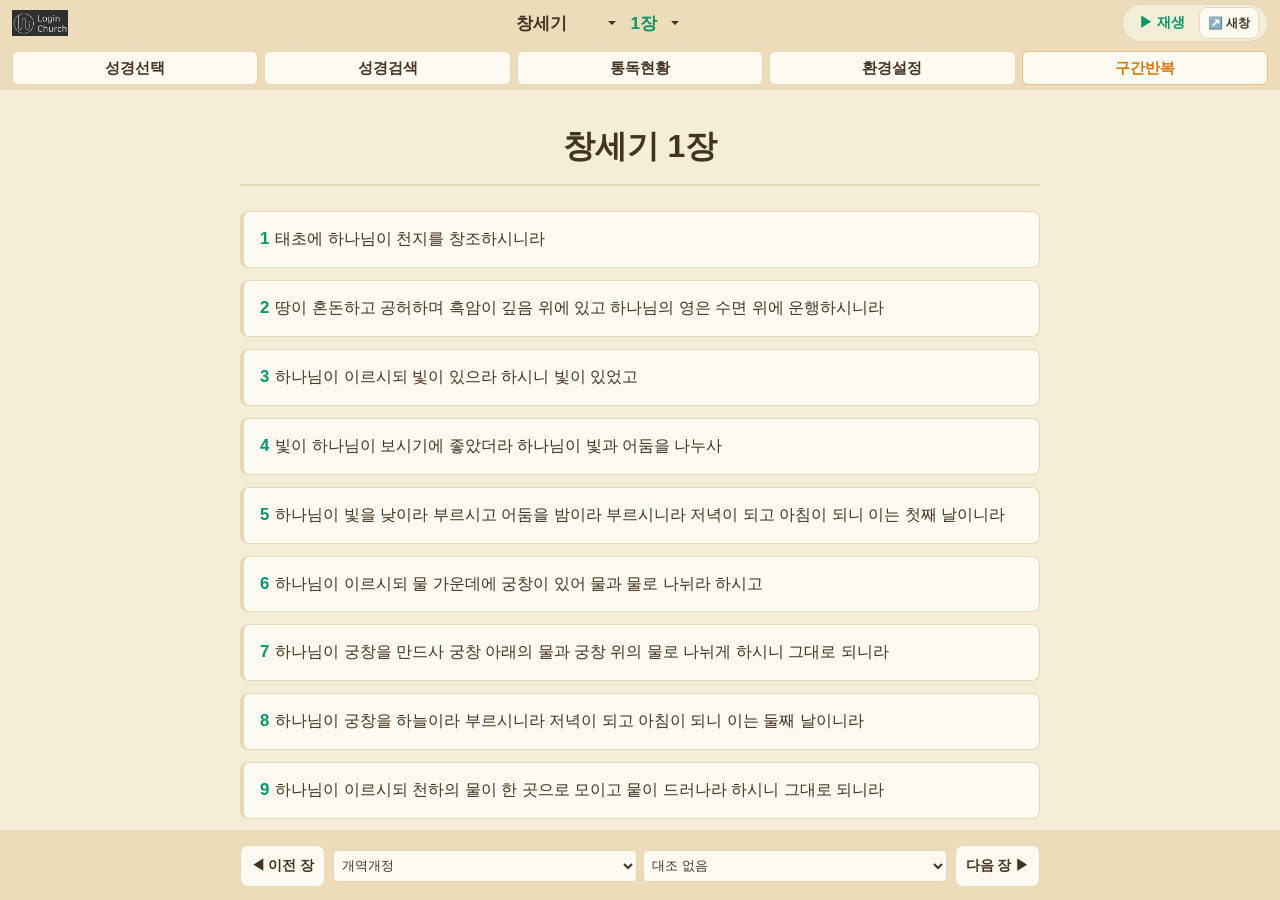
==== bible/index.html @ f12ceb57 "Fix missing 1-3 John and Obadiah in bible_db_66.js + sync latest diaries" ====
<!DOCTYPE html>
<html lang="ko">
<head>
  <meta charset="UTF-8">
  <meta name="viewport" content="width=device-width, initial-scale=1.0, maximum-scale=1.0, user-scalable=no, viewport-fit=cover">
  <title>📖 김시웅 권사 성경통독일기장</title>
  <link rel="stylesheet" href="style.css?v=20261017_range">
  <link rel="manifest" href="manifest.json">
  <meta name="apple-mobile-web-app-capable" content="yes">
  <meta name="apple-mobile-web-app-status-bar-style" content="default">
</head>
<body class="theme-sepia">

  <!-- 앱 헤더 (2단 구조 개편 - 요구사항) -->
  <header class="app-header">
    <!-- 1행: 로고, 퀵 네비게이션 및 TTS 재생 바 -->
    <div class="header-row header-row-top">
      <div class="header-logo-area">
        <img src="header_logo.png?v=2" alt="로그인처치" class="header-logo-img">
      </div>
      <div class="quick-nav-dropdowns">
        <select id="quickBookSelect" class="quick-select">
          <!-- JS에서 책 목록이 주입됩니다 -->
        </select>
        <select id="quickChapterSelect" class="quick-select">
          <!-- JS에서 장 목록이 주입됩니다 -->
        </select>
      </div>
      <div class="header-player" style="display: flex; align-items: center; gap: 6px;">
        <button id="btnAudioTTSPlay" class="btn-header-player" title="낭독 시작/정지">▶ 재생</button>
        <a href="index.html" target="_blank" class="btn-header-player" title="새 창으로 성경 열기" style="text-decoration: none; padding: 0 8px; font-size: 0.75rem; background: var(--card-bg); border: 1px solid var(--border-color); color: var(--text-primary); display: inline-flex; align-items: center; justify-content: center; height: 32px; border-radius: var(--border-radius); font-weight: bold; cursor: pointer;">↗️ 새창</a>
      </div>
    </div>
    
    <!-- 2행: 성경 보조 도구 버튼 4개 -->
    <div class="header-row header-row-bottom">
      <button id="btnBookSelectorModal" class="btn-header-action" title="성경 목록 모달">성경선택</button>
      <button id="btnSearch" class="btn-header-action" title="성경 검색">성경검색</button>
      <button id="btnProgress" class="btn-header-action" title="통독 현황표">통독현황</button>
      <button id="btnSettings" class="btn-header-action" title="설정">환경설정</button>
      <button id="btnRangeRepeat" class="btn-header-action btn-range-action" title="구간 반복 듣기 (예: 12~20절)">구간반복</button>
    </div>
  </header>

  <!-- 대조 모드 역본 표시용 상단 고정 바 -->
  <div id="translationCompareBar" class="compare-bar hidden">
    <span class="compare-tag primary-tag">개역개정</span>
    <span class="compare-divider">vs</span>
    <span class="compare-tag secondary-tag">NIV</span>
  </div>

  <!-- 메인 레이아웃: 성경 본문 뷰어 -->
  <main class="app-content">
    <div id="bibleViewer" class="bible-viewer">
      <!-- 구절들이 여기에 렌더링됩니다 -->
    </div>
    
    <!-- 현재 장 통독 완료 체크 영역 -->
    <div class="read-check-container">
      <button id="btnMarkChapterRead" class="btn-read-check">현재 장 읽기 완료 ✓</button>
    </div>
  </main>

  <!-- 재생 컨트롤 박스 (재생 중에만 표시) -->
  <div id="ttsControlBox" class="tts-control-box hidden">
    <button id="btnAudioTTSPrev" class="btn-tts-ctrl" title="이전 구절">⏮ 이전</button>
    <button id="btnAudioTTSPlayBottom" class="btn-tts-ctrl btn-tts-play" title="재생 / 일시정지">❚❚ 일시정지</button>
    <button id="btnAudioTTSStop" class="btn-tts-ctrl btn-tts-stop" title="재생 정지">⏹ 정지</button>
    <button id="btnAudioTTSNext" class="btn-tts-ctrl" title="다음 구절">다음 ⏭</button>
    <button id="btnAudioTTSSpeed" class="btn-tts-ctrl" title="배속 조절">1.0x</button>
    <button id="btnAudioTTSRepeat" class="btn-tts-ctrl" title="반복 모드">🔄 연속</button>
  </div>

  <!-- 구간 반복 상태 배지 (구간 반복 활성 시 표시) -->
  <div id="rangeRepeatBadge" class="range-repeat-badge hidden" role="status" aria-live="polite">
    <button id="btnRangeBadgeEdit" class="range-badge-label" title="구간 변경">🎯 <span id="rangeBadgeText">구간 반복</span></button>
    <button id="btnRangeBadgeClear" class="range-badge-clear" title="구간 반복 해제" aria-label="구간 반복 해제">✕</button>
  </div>

  <!-- 하단 퀵 네비게이션 및 컨트롤러 -->
  <nav class="bottom-nav">
    <div class="nav-control-group">
      <button id="btnPrevChapter" class="btn-nav">◀ 이전 장</button>
      
      <!-- 역본 선택 셀렉터 -->
      <div class="translation-selectors">
        <div class="select-wrapper">
          <select id="primaryTranslation">
            <option value="KG" selected>개역개정</option>
            <option value="SB">새번역</option>
            <option value="KH">개역한글</option>
            <option value="HYUNDAI">현대인의 성경</option>
            <option value="EASY">쉬운성경</option>
            <option value="NIV">NIV (영어)</option>
            <option value="NLT">NLT (영어)</option>
            <option value="NKJV">NKJV (영어)</option>
            <option value="RSV">RSV (영어)</option>
          </select>
        </div>
        
        <div class="select-wrapper">
          <select id="secondaryTranslation">
            <option value="NONE" selected>대조 없음</option>
            <option value="KG">개역개정</option>
            <option value="SB">새번역</option>
            <option value="KH">개역한글</option>
            <option value="HYUNDAI">현대인의 성경</option>
            <option value="EASY">쉬운성경</option>
            <option value="NIV">NIV (영어)</option>
            <option value="NLT">NLT (영어)</option>
            <option value="NKJV">NKJV (영어)</option>
            <option value="RSV">RSV (영어)</option>
          </select>
        </div>
      </div>

      <button id="btnNextChapter" class="btn-nav">다음 장 ▶</button>
    </div>
  </nav>

  <!-- 성경 선택 모달 (보조 수단) -->
  <div id="bookModal" class="modal">
    <div class="modal-content">
      <div class="modal-header">
        <h3>성경 선택</h3>
        <button id="btnCloseBookModal" class="btn-close">&times;</button>
      </div>
      <div class="modal-tabs">
        <button id="tabOT" class="tab-btn active">구약성경</button>
        <button id="tabNT" class="tab-btn">신약성경</button>
      </div>
      <div class="modal-body">
        <!-- 책 격자 그리드 -->
        <div id="booksGrid" class="books-grid"></div>
        <!-- 장 그리드 (책 선택 시 활성화) -->
        <div id="chaptersView" class="chapters-view hidden">
          <button id="btnBackToBooks" class="btn-back">◀ 책 목록으로</button>
          <h4 id="selectedBookTitle" style="margin: 10px 0;">창세기</h4>
          <div id="chaptersGrid" class="chapters-grid"></div>
        </div>
      </div>
    </div>
  </div>

  <!-- 검색 모달 -->
  <div id="searchModal" class="modal">
    <div class="modal-content modal-full-height">
      <div class="modal-header">
        <h3>성경 검색</h3>
        <button id="btnCloseSearchModal" class="btn-close">&times;</button>
      </div>
      <div class="search-bar-wrapper">
        <input type="text" id="searchInput" placeholder="검색할 구절 키워드 입력 (예: 태초, 사랑)" autocomplete="off">
        <button id="btnExecuteSearch" class="btn-search-action">검색</button>
      </div>
      <!-- 다중 역본 필터 드롭다운 추가 -->
      <div class="search-filter-wrapper">
        <label for="searchTranslationFilter">역본 필터</label>
        <select id="searchTranslationFilter" class="search-filter-select">
          <option value="ALL" selected>전체 역본 통합 검색 결과</option>
          <option value="KG">개역개정</option>
          <option value="SB">새번역</option>
          <option value="KH">개역한글</option>
          <option value="HYUNDAI">현대인의 성경</option>
          <option value="EASY">쉬운성경</option>
          <option value="NIV">NIV (영어)</option>
          <option value="NLT">NLT (영어)</option>
          <option value="NKJV">NKJV (영어)</option>
          <option value="RSV">RSV (영어)</option>
        </select>
      </div>
      <div id="searchResultMeta" class="search-result-meta"></div>
      <div class="modal-body search-results-body">
        <div id="searchResults" class="search-results-list">
          <p class="search-placeholder">검색어를 입력하고 검색 버튼을 누르세요.</p>
        </div>
      </div>
    </div>
  </div>

  <!-- 통독 현황 현황표 모달 -->
  <div id="progressModal" class="modal">
    <div class="modal-content modal-full-height">
      <div class="modal-header">
        <h3>통독 현황표</h3>
        <button id="btnCloseProgressModal" class="btn-close">&times;</button>
      </div>
      <div class="progress-summary-bar">
        <div class="progress-stats">
          <span>전체 통독률: <strong id="progressPercentage">0.0%</strong></span>
          <span class="progress-ratio">(<span id="completedChaptersCount">0</span> / 1189장 완료)</span>
        </div>
        <div class="progress-bar-bg">
          <div id="progressBarFill" class="progress-bar-fill" style="width: 0%;"></div>
        </div>
        <button id="btnResetHistory" class="btn-reset-history">기록 초기화</button>
      </div>
      <div class="modal-body progress-body">
        <div id="progressBooksContainer" class="progress-books-container">
          <!-- 책별 장 바둑판들이 생성됩니다 -->
        </div>
      </div>
    </div>
  </div>

  <!-- 설정 모달 -->
  <div id="settingsModal" class="modal">
    <div class="modal-content">
      <div class="modal-header">
        <h3>설정</h3>
        <button id="btnCloseSettingsModal" class="btn-close">&times;</button>
      </div>
      <div class="modal-body settings-body">
        <div class="setting-item">
          <label>글자 크기</label>
          <div class="font-size-controls">
            <button id="btnFontSizeDecrease" class="btn-control">가-</button>
            <span id="fontSizeDisplay">100%</span>
            <button id="btnFontSizeIncrease" class="btn-control">가+</button>
          </div>
        </div>
        
        <div class="setting-item">
          <label>화면 테마</label>
          <div class="theme-controls">
            <button class="theme-btn theme-light-btn" data-theme="theme-light">밝게</button>
            <button class="theme-btn theme-sepia-btn active" data-theme="theme-sepia">세피아</button>
            <button class="theme-btn theme-dark-btn" data-theme="theme-dark">어둡게</button>
          </div>
        </div>

        <div class="setting-item">
          <label>구절 묵상 메모 관리</label>
          <p class="setting-desc">구절을 터치하여 개인 메모를 작성할 수 있습니다.</p>
          <button id="btnExportNotes" class="btn-action">전체 메모 복사/백업</button>
        </div>

        <div class="setting-item">
          <label>스마트폰 무선 테스트</label>
          <p class="setting-desc">동일한 Wi-Fi 환경의 스마트폰으로 아래 주소에 접속하거나 QR코드를 스캔하세요.</p>
          <div id="mobileTestArea" style="text-align: center; margin-top: 10px; padding: 10px; background: rgba(0,0,0,0.03); border-radius: 6px; font-size: 0.9rem;">
            <!-- JS에서 동적 주소 및 QR코드가 렌더링됩니다 -->
          </div>
        </div>
      </div>
    </div>
  </div>

  <!-- 구절 메모 모달 -->
  <div id="noteModal" class="modal">
    <div class="modal-content">
      <div class="modal-header">
        <h3 id="noteModalTitle">창세기 1장 1절 메모</h3>
        <button id="btnCloseNoteModal" class="btn-close">&times;</button>
      </div>
      <div class="modal-body">
        <p id="selectedVerseText" class="selected-verse-text"></p>
        <textarea id="noteTextarea" placeholder="여기에 묵상한 내용이나 메모를 입력하세요..."></textarea>
        <div class="modal-actions">
          <button id="btnDeleteNote" class="btn-danger">삭제</button>
          <button id="btnSaveNote" class="btn-primary">저장</button>
        </div>
      </div>
    </div>
  </div>

  <!-- 메모 백업 및 조회 모달 (요구사항) -->
  <div id="backupModal" class="modal">
    <div class="modal-content modal-full-height">
      <div class="modal-header">
        <h3>전체 메모 백업 및 조회</h3>
        <button id="btnCloseBackupModal" class="btn-close">&times;</button>
      </div>
      <div class="modal-body" style="display: flex; flex-direction: column; gap: 12px; height: 100%;">
        <p class="setting-desc">작성하신 모든 묵상 메모와 성경 본문이 아래 창에 모아집니다.</p>
        <textarea id="backupTextarea" readonly style="flex: 1; min-height: 250px; font-family: monospace; font-size: 0.9rem;" placeholder="저장된 메모가 없습니다."></textarea>
        <div class="modal-actions" style="margin-top: 10px; width: 100%;">
          <button id="btnCopyBackupText" class="btn-primary" style="width: 100%; padding: 14px; font-size: 1rem;">클립보드 복사</button>
        </div>
      </div>
    </div>
  </div>

  <!-- 구간 반복 듣기 모달 -->
  <div id="rangeModal" class="modal">
    <div class="modal-content range-modal-content">
      <div class="modal-header">
        <h3>🎯 구간 반복 듣기</h3>
        <button id="btnCloseRangeModal" class="btn-close">&times;</button>
      </div>
      <div class="modal-body range-body">
        <p id="rangeModalChapter" class="range-chapter-label">창세기 1장</p>
        <div class="range-selects">
          <label class="range-select-field">
            <span>시작</span>
            <select id="rangeStartSelect" aria-label="시작 절"></select>
          </label>
          <span class="range-tilde">~</span>
          <label class="range-select-field">
            <span>끝</span>
            <select id="rangeEndSelect" aria-label="끝 절"></select>
          </label>
        </div>
        <div class="range-count-label">반복 횟수</div>
        <div class="range-count-group">
          <button class="range-count-btn active" data-count="0" id="rangeCountInfinite">∞ 무한</button>
          <button class="range-count-btn" data-count="3" id="rangeCount3">3회</button>
          <button class="range-count-btn" data-count="5" id="rangeCount5">5회</button>
          <button class="range-count-btn" data-count="10" id="rangeCount10">10회</button>
        </div>
        <p id="rangePreview" class="range-preview"></p>
        <button id="btnRangePlay" class="btn-primary range-play-btn">▶ 구간 반복 재생</button>
        <div class="range-sub-actions">
          <button id="btnRangeCopy" class="btn-range-sub">📋 구간 복사</button>
          <button id="btnRangeClear" class="btn-range-sub btn-range-clear">해제</button>
        </div>
        <p class="range-tip">💡 본문 구절을 <strong>꾸욱 누르면</strong> 말씀이 복사됩니다.</p>
      </div>
    </div>
  </div>

  <!-- 토스트 알림 -->
  <div id="toast" class="toast hidden"></div>

  <!-- 성경 DB 스크립트 로드 (66권 통합 DB) -->
  <script src="./bible_db_66.js?v=20261019_66full"></script>
  
  <!-- 애플리케이션 로직 -->
  <script src="app.js?v=20261019_66full"></script>
</body>
</html>
---- bible/style.css ----
/* 테마 변수 정의 */
:root {
  --font-family: -apple-system, BlinkMacSystemFont, "Segoe UI", Roboto, "Helvetica Neue", Arial, sans-serif;
  --header-height: 90px;
  --compare-bar-height: 38px;
  --bottom-nav-height: 70px;
  --verse-font-size: 1.1rem;
  --border-radius: 8px;
  --transition-speed: 0.2s;
}

/* 라이트 테마 */
.theme-light {
  --bg-color: #f8f9fa;
  --card-bg: #ffffff;
  --text-primary: #212529;
  --text-secondary: #495057;
  --border-color: #dee2e6;
  --accent-color: #0d6efd;
  --accent-gold: #d97706;
  --accent-green: #10b981;
  --header-bg: #ffffff;
  --bottom-bg: #ffffff;
  --modal-bg: rgba(0, 0, 0, 0.4);
  --compare-bar-bg: #e9ecef;
  --checked-bg: #10b981;
  --checked-text: #ffffff;
  --select-arrow: url("data:image/svg+xml,%3Csvg xmlns='http://www.w3.org/2000/svg' width='8' height='6' viewBox='0 0 8 6'%3E%3Cpath fill='%23212529' d='M0 1h8L4 5z'/%3E%3C/svg%3E");
}

/* 세피아 테마 */
.theme-sepia {
  --bg-color: #f4edd8;
  --card-bg: #fdfaf2;
  --text-primary: #433422;
  --text-secondary: #705e47;
  --border-color: #e6d8b8;
  --accent-color: #8b5a2b;
  --accent-gold: #d97706;
  --accent-green: #059669;
  --header-bg: #eddcb9;
  --bottom-bg: #eddcb9;
  --modal-bg: rgba(67, 52, 34, 0.4);
  --compare-bar-bg: #e4d5b2;
  --checked-bg: #059669;
  --checked-text: #ffffff;
  --select-arrow: url("data:image/svg+xml,%3Csvg xmlns='http://www.w3.org/2000/svg' width='8' height='6' viewBox='0 0 8 6'%3E%3Cpath fill='%23433422' d='M0 1h8L4 5z'/%3E%3C/svg%3E");
}

/* 다크 테마 */
.theme-dark {
  --bg-color: #121212;
  --card-bg: #1e1e1e;
  --text-primary: #e0e0e0;
  --text-secondary: #a0a0a0;
  --border-color: #2d2d2d;
  --accent-color: #3b82f6;
  --accent-gold: #f59e0b;
  --accent-green: #10b981;
  --header-bg: #1f1f1f;
  --bottom-bg: #1f1f1f;
  --modal-bg: rgba(0, 0, 0, 0.6);
  --compare-bar-bg: #2a2a2a;
  --checked-bg: #10b981;
  --checked-text: #121212;
  --select-arrow: url("data:image/svg+xml,%3Csvg xmlns='http://www.w3.org/2000/svg' width='8' height='6' viewBox='0 0 8 6'%3E%3Cpath fill='%23e0e0e0' d='M0 1h8L4 5z'/%3E%3C/svg%3E");
}

/* 전역 초기화 */
* {
  box-sizing: border-box;
  margin: 0;
  padding: 0;
}

body {
  font-family: var(--font-family);
  background-color: var(--bg-color);
  color: var(--text-primary);
  line-height: 1.6;
  overflow: hidden;
  height: 100vh;
  width: 100vw;
  user-select: none;
  -webkit-user-select: none;
}

/* 헤더 (2단 구조 개편 - 요구사항) */
.app-header {
  position: fixed;
  top: 0;
  left: 0;
  right: 0;
  height: calc(var(--header-height) + env(safe-area-inset-top));
  background-color: var(--header-bg);
  border-bottom: 1px solid var(--border-color);
  display: flex;
  flex-direction: column;
  justify-content: space-between;
  padding: 0 12px;
  z-index: 100;
  padding-top: env(safe-area-inset-top);
}

.header-row {
  width: 100%;
  display: flex;
  align-items: center;
}

/* 1행: 로고, 퀵 메뉴, 재생기 */
.header-row-top {
  height: 48px;
  justify-content: space-between;
  border-bottom: 1px dashed var(--border-color);
}

/* 로고 영역 */
.header-logo-area {
  display: flex;
  align-items: center;
  margin-right: 4px;
}

.header-logo-img {
  height: 26px;
  object-fit: contain;
}

/* 2행: 성경 보조 도구 버튼 4개 */
.header-row-bottom {
  height: 42px;
  justify-content: space-around;
  gap: 6px;
  padding: 2px 0;
}

.btn-header-action {
  flex: 1;
  background-color: var(--card-bg);
  border: 1px solid var(--border-color);
  color: var(--text-primary);
  border-radius: 6px;
  font-size: 0.92rem;
  font-weight: bold;
  height: 34px;
  cursor: pointer;
  display: inline-flex;
  align-items: center;
  justify-content: center;
  gap: 4px;
  transition: background-color var(--transition-speed);
}

.btn-header-action:active {
  background-color: var(--border-color);
}

.btn-logo-icon {
  height: 15px;
  width: auto;
  object-fit: contain;
  margin-right: 2px;
  vertical-align: middle;
}

/* 퀵 드롭다운 메뉴 스타일 */
.quick-nav-dropdowns {
  display: flex;
  align-items: center;
  gap: 4px;
}

.quick-select {
  appearance: none;
  -webkit-appearance: none;
  background-color: transparent;
  border: none;
  color: var(--text-primary);
  font-size: 1.08rem;
  font-weight: 800;
  cursor: pointer;
  outline: none;
  padding: 4px 16px 4px 6px;
  background-image: var(--select-arrow);
  background-repeat: no-repeat;
  background-position: right 4px center;
  background-size: 8px 6px;
  border-radius: 4px;
  transition: background-color var(--transition-speed);
}

.quick-select:hover, .quick-select:focus {
  background-color: var(--border-color);
}

#quickBookSelect {
  max-width: 110px;
}

#quickChapterSelect {
  max-width: 80px;
  color: var(--accent-green);
}

.btn-icon {
  background: none;
  border: none;
  font-size: 1.25rem;
  cursor: pointer;
  padding: 6px;
  border-radius: 50%;
  display: inline-flex;
  align-items: center;
  justify-content: center;
  transition: background-color var(--transition-speed);
}

.btn-icon:active {
  background-color: var(--border-color);
}

/* 헤더 내 간이 재생기 */
.header-player {
  display: flex;
  align-items: center;
  gap: 4px;
  background-color: var(--bg-color);
  border: 1px solid var(--border-color);
  border-radius: 20px;
  padding: 2px 8px;
}

.btn-header-player {
  background: none;
  border: none;
  color: var(--accent-green);
  font-size: 0.85rem;
  font-weight: bold;
  cursor: pointer;
  padding: 4px 8px;
  border-radius: 12px;
}

.btn-header-player-sub {
  background: none;
  border: none;
  color: var(--text-primary);
  font-size: 0.75rem;
  font-weight: bold;
  cursor: pointer;
  padding: 4px 6px;
  border-radius: 8px;
}

.btn-header-player:active, .btn-header-player-sub:active {
  background-color: var(--border-color);
}

/* 상단 대조 역본 고정 바 */
.compare-bar {
  position: fixed;
  top: calc(var(--header-height) + env(safe-area-inset-top));
  left: 0;
  right: 0;
  height: var(--compare-bar-height);
  background-color: var(--compare-bar-bg);
  border-bottom: 1px solid var(--border-color);
  display: flex;
  align-items: center;
  justify-content: center;
  gap: 12px;
  z-index: 90;
  font-size: 0.82rem;
  font-weight: bold;
}

.compare-tag {
  padding: 2px 8px;
  border-radius: 4px;
}

.compare-tag.primary-tag {
  background-color: var(--accent-color);
  color: white;
}

.compare-tag.secondary-tag {
  background-color: var(--accent-gold);
  color: white;
}

.compare-divider {
  color: var(--text-secondary);
}

/* 콘텐츠 영역 */
.app-content {
  position: absolute;
  top: calc(var(--header-height) + env(safe-area-inset-top));
  bottom: calc(var(--bottom-nav-height) + env(safe-area-inset-bottom));
  left: 0;
  right: 0;
  overflow-y: auto;
  padding: 16px;
  -webkit-overflow-scrolling: touch;
}

/* 상단 대조 바가 켜져 있을 때의 콘텐츠 영역 오프셋 자동조절 */
body:has(.compare-bar:not(.hidden)) .app-content {
  top: calc(var(--header-height) + var(--compare-bar-height) + env(safe-area-inset-top));
}

/* 성경 본문 컨테이너 */
.bible-viewer {
  max-width: 800px;
  margin: 0 auto;
  padding-bottom: 10px;
}

/* 본문 영역 상단 대문 장 타이틀 표기 */
.viewer-chapter-title {
  font-size: 2.0rem;
  font-weight: 800;
  text-align: center;
  margin: 15px 0 25px 0;
  color: var(--text-primary);
  border-bottom: 2px solid var(--border-color);
  padding-bottom: 12px;
  word-break: keep-all;
}

/* 구절 카드 */
.verse-card {
  position: relative; /* 절대 배치 자식 노드를 정렬하기 위함 */
  background-color: var(--card-bg);
  border: 1px solid var(--border-color);
  border-left: 4px solid var(--border-color);
  border-radius: var(--border-radius);
  padding: 14px 16px;
  margin-bottom: 12px;
  cursor: pointer;
  transition: transform 0.1s ease, background-color var(--transition-speed), border-color var(--transition-speed);
}

.verse-card:active {
  transform: scale(0.995);
  background-color: var(--border-color);
}

.verse-card.has-note {
  border-left-color: var(--accent-gold) !important;
}

/* 낭독 중인 구절 하이라이트 */
.verse-card.is-reading-speaking {
  border-color: var(--accent-green) !important;
  border-left-width: 6px !important;
  border-left-color: var(--accent-green) !important;
  background-color: rgba(16, 185, 129, 0.08) !important;
  box-shadow: 0 0 10px rgba(16, 185, 129, 0.2);
}

/* 클릭으로 선택된 구절 하이라이트 */
.verse-card.is-selected {
  border-color: var(--accent-color) !important;
  border-left-width: 6px !important;
  border-left-color: var(--accent-color) !important;
  background-color: rgba(13, 110, 253, 0.07) !important;
  box-shadow: 0 0 8px rgba(13, 110, 253, 0.15);
}
.theme-sepia .verse-card.is-selected {
  background-color: rgba(139, 90, 43, 0.09) !important;
  box-shadow: 0 0 8px rgba(139, 90, 43, 0.15);
}
.theme-dark .verse-card.is-selected {
  background-color: rgba(59, 130, 246, 0.12) !important;
  box-shadow: 0 0 8px rgba(59, 130, 246, 0.2);
}

/* 구절 헤더 (메모 표시용 보조 영역 절대 배치) */
.verse-header {
  position: absolute;
  right: 12px;
  top: 10px;
  margin-bottom: 0;
  font-size: 0.78rem;
  font-weight: bold;
}

.note-indicator-dot {
  color: var(--accent-gold);
  font-weight: bold;
  background-color: rgba(245, 158, 11, 0.12);
  padding: 2px 6px;
  border-radius: 4px;
}

/* 인라인 구절 번호 스타일 (요구사항 2) */
.verse-num {
  font-size: 1.05em;
  font-weight: 800;
  color: var(--accent-green);
  margin-right: 6px;
  user-select: none;
  -webkit-user-select: none;
}

/* 구절 텍스트 */
.verse-text-container {
  font-size: var(--verse-font-size);
  word-break: keep-all;
}

/* 대조 모드 레이아웃 개선 */
.verse-card.compare-mode .verse-text-group {
  display: flex;
  flex-direction: column;
  gap: 10px;
}

.verse-translation-item {
  padding-left: 10px;
}

.verse-translation-item.primary {
  border-left: 3px solid var(--accent-color);
  color: var(--text-primary);
  font-weight: 500;
}

.verse-translation-item.secondary {
  border-left: 3px solid var(--accent-gold);
  color: var(--text-secondary);
  font-style: italic;
}

/* 메모 표시 박스 */
.verse-note-display {
  margin-top: 10px;
  padding: 8px 12px;
  background-color: rgba(245, 158, 11, 0.06);
  border-left: 3px solid var(--accent-gold);
  border-radius: 4px;
  font-size: 0.9em;
  color: var(--text-primary);
  white-space: pre-wrap;
}

/* 완료 체크 영역 */
.read-check-container {
  max-width: 800px;
  margin: 20px auto 40px auto;
  text-align: center;
}

.btn-read-check {
  width: 100%;
  padding: 14px;
  background-color: var(--accent-green);
  color: white;
  border: none;
  border-radius: var(--border-radius);
  font-size: 1rem;
  font-weight: bold;
  cursor: pointer;
  transition: opacity 0.2s;
  box-shadow: 0 4px 10px rgba(16, 185, 129, 0.2);
}

.btn-read-check.completed {
  background-color: var(--border-color);
  color: var(--text-secondary);
  box-shadow: none;
}

.btn-read-check:active {
  opacity: 0.9;
}

/* 하단 내비게이션 바 */
.bottom-nav {
  position: fixed;
  bottom: 0;
  left: 0;
  right: 0;
  height: var(--bottom-nav-height);
  background-color: var(--bottom-bg);
  border-top: 1px solid var(--border-color);
  padding: 0 12px;
  padding-bottom: env(safe-area-inset-bottom);
  height: calc(var(--bottom-nav-height) + env(safe-area-inset-bottom));
  z-index: 100;
  display: flex;
  align-items: center;
}

.nav-control-group {
  width: 100%;
  max-width: 800px;
  margin: 0 auto;
  display: flex;
  align-items: center;
  justify-content: space-between;
  gap: 8px;
}

.btn-nav {
  flex: 1;
  max-width: 85px;
  height: 42px;
  background-color: var(--card-bg);
  border: 1px solid var(--border-color);
  color: var(--text-primary);
  border-radius: var(--border-radius);
  font-weight: bold;
  font-size: 0.85rem;
  cursor: pointer;
}

.btn-nav:active {
  background-color: var(--border-color);
}

/* 역본 셀렉터 그룹 */
.translation-selectors {
  flex: 2;
  display: flex;
  gap: 6px;
}

.select-wrapper {
  flex: 1;
  display: flex;
  flex-direction: column;
}

.select-wrapper label {
  font-size: 0.7rem;
  color: var(--text-secondary);
  margin-bottom: 2px;
  font-weight: bold;
}

.select-wrapper select {
  height: 32px;
  background-color: var(--card-bg);
  border: 1px solid var(--border-color);
  color: var(--text-primary);
  border-radius: 4px;
  font-size: 0.82rem;
  padding: 0 4px;
  outline: none;
}

/* 모달 기본 스타일 */
.modal {
  position: fixed;
  top: 0;
  left: 0;
  right: 0;
  bottom: 0;
  background-color: var(--modal-bg);
  z-index: 200;
  display: flex;
  align-items: flex-end;
  justify-content: center;
  opacity: 0;
  pointer-events: none;
  transition: opacity 0.25s ease;
}

.modal.active {
  opacity: 1;
  pointer-events: auto;
}

.modal-content {
  background-color: var(--card-bg);
  border-radius: 16px 16px 0 0;
  width: 100%;
  max-width: 600px;
  max-height: 80%;
  display: flex;
  flex-direction: column;
  transform: translateY(100%);
  transition: transform 0.25s cubic-bezier(0.1, 0.76, 0.55, 0.94);
  padding-bottom: env(safe-area-inset-bottom);
}

.modal-content.modal-full-height {
  max-height: 90%;
  height: 90%;
}

.modal.active .modal-content {
  transform: translateY(0);
}

.modal-header {
  padding: 16px;
  border-bottom: 1px solid var(--border-color);
  display: flex;
  justify-content: space-between;
  align-items: center;
}

.btn-close {
  background: none;
  border: none;
  font-size: 1.5rem;
  color: var(--text-secondary);
  cursor: pointer;
}

.modal-body {
  padding: 16px;
  overflow-y: auto;
  flex: 1;
}

/* 성경 탭 */
.modal-tabs {
  display: flex;
  border-bottom: 1px solid var(--border-color);
}

.tab-btn {
  flex: 1;
  padding: 12px;
  background: none;
  border: none;
  color: var(--text-secondary);
  font-weight: bold;
  font-size: 0.95rem;
  cursor: pointer;
  border-bottom: 2px solid transparent;
}

.tab-btn.active {
  color: var(--accent-green);
  border-bottom-color: var(--accent-green);
}

/* 성경 선택 격자 */
.books-grid {
  display: grid;
  grid-template-columns: repeat(4, 1fr);
  gap: 8px;
}

.btn-book {
  padding: 10px 4px;
  background-color: var(--bg-color);
  border: 1px solid var(--border-color);
  color: var(--text-primary);
  border-radius: var(--border-radius);
  font-size: 0.85rem;
  font-weight: 500;
  text-align: center;
  cursor: pointer;
}

.btn-book:active {
  background-color: var(--border-color);
}

/* 장 격자 */
.btn-back {
  background: none;
  border: none;
  color: var(--accent-color);
  font-weight: bold;
  cursor: pointer;
  font-size: 0.9rem;
  margin-bottom: 8px;
}

.chapters-grid {
  display: grid;
  grid-template-columns: repeat(6, 1fr);
  gap: 8px;
  margin-top: 12px;
}

.btn-chapter {
  padding: 12px 0;
  background-color: var(--bg-color);
  border: 1px solid var(--border-color);
  color: var(--text-primary);
  border-radius: var(--border-radius);
  font-weight: bold;
  text-align: center;
  cursor: pointer;
}

.btn-chapter:active {
  background-color: var(--border-color);
}

.hidden {
  display: none !important;
}

/* 검색 폼 스타일 */
.search-bar-wrapper {
  padding: 12px 16px 6px 16px;
  display: flex;
  gap: 8px;
}

#searchInput {
  flex: 1;
  height: 40px;
  background-color: var(--bg-color);
  border: 1px solid var(--border-color);
  border-radius: var(--border-radius);
  color: var(--text-primary);
  padding: 0 12px;
  outline: none;
  font-size: 0.95rem;
}

.btn-search-action {
  padding: 0 16px;
  background-color: var(--accent-color);
  color: white;
  border: none;
  border-radius: var(--border-radius);
  font-weight: bold;
  cursor: pointer;
}

/* 검색 필터 바 디자인 */
.search-filter-wrapper {
  padding: 6px 16px 12px 16px;
  display: flex;
  align-items: center;
  gap: 8px;
  border-bottom: 1px solid var(--border-color);
  background-color: var(--bg-color);
}

.search-filter-wrapper label {
  font-size: 0.8rem;
  font-weight: bold;
  color: var(--text-secondary);
}

.search-filter-select {
  height: 30px;
  background-color: var(--card-bg);
  border: 1px solid var(--border-color);
  color: var(--text-primary);
  border-radius: 4px;
  font-size: 0.8rem;
  padding: 0 6px;
  outline: none;
}

.search-result-meta {
  padding: 6px 16px;
  font-size: 0.8rem;
  color: var(--text-secondary);
  background-color: var(--bg-color);
  border-bottom: 1px solid var(--border-color);
}

.search-results-body {
  padding: 0;
}

.search-results-list {
  display: flex;
  flex-direction: column;
}

.search-placeholder {
  text-align: center;
  color: var(--text-secondary);
  padding: 40px 16px;
  font-size: 0.9rem;
}

.search-item {
  padding: 14px 16px;
  border-bottom: 1px solid var(--border-color);
  cursor: pointer;
  transition: background-color var(--transition-speed);
}

.search-item:active {
  background-color: var(--border-color);
}

.search-item-header {
  display: flex;
  align-items: center;
  justify-content: space-between;
  margin-bottom: 4px;
}

.search-item-title {
  font-weight: bold;
  font-size: 0.85rem;
  color: var(--accent-green);
}

/* 역본 분별 뱃지 스타일 */
.search-translation-badge {
  font-size: 0.7rem;
  padding: 2px 6px;
  border-radius: 4px;
  font-weight: bold;
  color: white;
}

.search-translation-badge.badge-kg { background-color: #0d6efd; }
.search-translation-badge.badge-sb { background-color: #198754; }
.search-translation-badge.badge-kh { background-color: #6f42c1; }
.search-translation-badge.badge-hyundai { background-color: #fd7e14; }
.search-translation-badge.badge-easy { background-color: #20c997; }
.search-translation-badge.badge-eng { background-color: #6c757d; }

.search-item-text {
  font-size: 0.95rem;
  word-break: keep-all;
}

/* 검색 키워드 형광펜 */
mark {
  background-color: rgba(245, 158, 11, 0.3);
  color: inherit;
  padding: 0 2px;
  border-radius: 2px;
  font-weight: bold;
}

/* 통독 현황표 모달 스타일 */
.progress-summary-bar {
  padding: 16px;
  border-bottom: 1px solid var(--border-color);
  background-color: var(--bg-color);
}

.progress-stats {
  display: flex;
  justify-content: space-between;
  align-items: center;
  margin-bottom: 8px;
  font-size: 0.9rem;
}

.progress-stats strong {
  font-size: 1.1rem;
  color: var(--accent-green);
}

.progress-ratio {
  color: var(--text-secondary);
  font-size: 0.85rem;
}

.progress-bar-bg {
  background-color: var(--border-color);
  height: 8px;
  border-radius: 4px;
  overflow: hidden;
  margin-bottom: 12px;
}

.progress-bar-fill {
  background: linear-gradient(90deg, var(--accent-green), #34d399);
  height: 100%;
  transition: width 0.3s ease;
}

.btn-reset-history {
  background: none;
  border: none;
  color: #dc3545;
  font-size: 0.75rem;
  font-weight: bold;
  cursor: pointer;
}

.progress-body {
  padding: 12px 16px;
}

.progress-books-container {
  display: flex;
  flex-direction: column;
  gap: 16px;
}

.progress-book-row {
  display: flex;
  flex-direction: column;
  gap: 6px;
  border-bottom: 1px solid var(--border-color);
  padding-bottom: 12px;
}

.progress-book-row:last-child {
  border-bottom: none;
}

.progress-book-name {
  font-weight: bold;
  font-size: 0.9rem;
  color: var(--text-primary);
}

.progress-chapters-flex {
  display: flex;
  flex-wrap: wrap;
  gap: 5px;
}

/* 장별 상태 박스 */
.progress-chapter-dot {
  width: 26px;
  height: 26px;
  border-radius: 4px;
  border: 1px solid var(--border-color);
  background-color: var(--card-bg);
  color: var(--text-secondary);
  font-size: 0.75rem;
  display: flex;
  align-items: center;
  justify-content: center;
  cursor: pointer;
  user-select: none;
  font-weight: 500;
  transition: background-color var(--transition-speed), border-color var(--transition-speed);
}

.progress-chapter-dot.checked {
  background-color: var(--checked-bg);
  border-color: var(--checked-bg);
  color: var(--checked-text);
  font-weight: bold;
}

/* 설정 뷰 */
.settings-body {
  display: flex;
  flex-direction: column;
  gap: 20px;
}

.setting-item {
  display: flex;
  flex-direction: column;
  gap: 8px;
}

.setting-item label {
  font-weight: bold;
  font-size: 0.95rem;
  color: var(--text-secondary);
}

.setting-desc {
  font-size: 0.8rem;
  color: var(--text-secondary);
}

.font-size-controls {
  display: flex;
  align-items: center;
  gap: 16px;
}

.btn-control {
  padding: 8px 16px;
  background-color: var(--bg-color);
  border: 1px solid var(--border-color);
  color: var(--text-primary);
  border-radius: var(--border-radius);
  font-size: 0.95rem;
  font-weight: bold;
  cursor: pointer;
}

.btn-control:active {
  background-color: var(--border-color);
}

#fontSizeDisplay {
  font-weight: bold;
  font-size: 1.1rem;
  min-width: 60px;
  text-align: center;
}

.theme-controls {
  display: flex;
  gap: 8px;
}

.theme-btn {
  flex: 1;
  padding: 10px;
  border: 2px solid var(--border-color);
  border-radius: var(--border-radius);
  font-weight: bold;
  cursor: pointer;
  background-color: #fff;
  color: #333;
}

.theme-light-btn { background-color: #ffffff; color: #212529; }
.theme-sepia-btn { background-color: #f4edd8; color: #433422; }
.theme-dark-btn { background-color: #121212; color: #e0e0e0; }

.theme-btn.active {
  border-color: var(--accent-green);
}

.btn-action {
  padding: 12px;
  background-color: var(--accent-color);
  color: white;
  border: none;
  border-radius: var(--border-radius);
  font-weight: bold;
  cursor: pointer;
}

.btn-action:active {
  opacity: 0.9;
}

/* 메모 작성 뷰 */
.selected-verse-text {
  font-size: 0.95rem;
  color: var(--text-secondary);
  border-left: 3px solid var(--accent-color);
  padding-left: 8px;
  margin-bottom: 12px;
  word-break: keep-all;
}

textarea {
  width: 100%;
  min-height: 120px;
  background-color: var(--bg-color);
  border: 1px solid var(--border-color);
  border-radius: var(--border-radius);
  color: var(--text-primary);
  padding: 10px;
  font-size: 0.95rem;
  resize: vertical;
  outline: none;
  margin-bottom: 16px;
}

.modal-actions {
  display: flex;
  justify-content: flex-end;
  gap: 8px;
}

.btn-primary {
  padding: 10px 20px;
  background-color: var(--accent-green);
  color: white;
  border: none;
  border-radius: var(--border-radius);
  font-weight: bold;
  cursor: pointer;
}

.btn-danger {
  padding: 10px 20px;
  background-color: #dc3545;
  color: white;
  border: none;
  border-radius: var(--border-radius);
  font-weight: bold;
  cursor: pointer;
}

.btn-primary:active, .btn-danger:active {
  opacity: 0.9;
}

/* 토스트 */
.toast {
  position: fixed;
  bottom: calc(var(--bottom-nav-height) + env(safe-area-inset-bottom) + 16px);
  left: 50%;
  transform: translateX(-50%);
  background-color: rgba(0, 0, 0, 0.85);
  color: white;
  padding: 10px 20px;
  border-radius: 20px;
  font-size: 0.85rem;
  font-weight: bold;
  z-index: 300;
  transition: opacity 0.3s ease;
  pointer-events: none;
  white-space: nowrap;
}

.toast.hidden {
  opacity: 0;
}

/* PC 레이아웃 최적화 */
@media (min-width: 801px) {
  .books-grid {
    grid-template-columns: repeat(6, 1fr);
  }
  .chapters-grid {
    grid-template-columns: repeat(10, 1fr);
  }
  .progress-chapters-flex {
    gap: 6px;
  }
  .progress-chapter-dot {
    width: 30px;
    height: 30px;
    font-size: 0.82rem;
  }
}

/* 모바일 겹침 방지 및 레이아웃 최적화 (요구사항) */
@media (max-width: 480px) {
  .app-header {
    padding: 0 4px;
    gap: 1px;
  }
  
  .header-row-top {
    height: 44px;
  }

  .header-row-top {
    height: 46px;
  }

  .header-row-bottom {
    height: 40px;
    gap: 4px;
  }

  .header-logo-img {
    height: 22px;
  }
  
  #quickBookSelect {
    max-width: 85px;
    font-size: 0.92rem;
    padding: 4px 10px 4px 1px;
    background-position: right 1px center;
    background-size: 7px 5px;
  }
  
  #quickChapterSelect {
    max-width: 58px;
    font-size: 0.92rem;
    padding: 4px 10px 4px 1px;
    background-position: right 1px center;
    background-size: 7px 5px;
  }

  .header-player {
    gap: 1px;
    padding: 1px 3px;
    border-radius: 12px;
  }

  .btn-header-player {
    font-size: 0.75rem;
    padding: 2px 4px;
  }

  .btn-header-player-sub {
    font-size: 0.65rem;
    padding: 2px 3px;
  }

  .btn-header-action {
    height: 32px;
    font-size: 0.85rem;
    padding: 0 2px;
    gap: 1px;
    border-radius: 4px;
  }
  
  .btn-logo-icon {
    height: 12px;
  }
  
  /* 하단 바 높이 다이어트 (레이블 제거 대응) */
  .bottom-nav {
    height: 58px;
  }
  
  .btn-nav {
    max-width: 72px;
    height: 36px;
    font-size: 0.78rem;
  }
  
  .translation-selectors {
    gap: 3px;
  }
  
  .select-wrapper select {
    height: 36px;
    font-size: 0.78rem;
    padding: 0 2px;
  }
  
  /* 모바일 검색 모달 최적화: 키보드 열림 시 입력창이 가려지거나 위로 밀려나지 않도록 전체화면 및 상단 고정 */
  #searchModal {
    align-items: flex-start !important;
    justify-content: center !important;
  }
  #searchModal .modal-content {
    height: 100% !important;
    max-height: 100% !important;
    border-radius: 0 !important;
    transform: translateY(100%) !important;
  }
  #searchModal.active .modal-content {
    transform: translateY(0) !important;
  }
}

/* 오늘의 통독 계획 위젯 스타일 */
.daily-plan-widget {
  max-width: 800px;
  margin: 10px auto;
  padding: 12px 16px;
  background-color: var(--card-bg);
  border: 1px solid var(--border-color);
  border-radius: var(--border-radius);
  display: flex;
  flex-direction: column;
  gap: 10px;
  box-shadow: 0 2px 8px rgba(0, 0, 0, 0.05);
  transition: background-color var(--transition-speed), border-color var(--transition-speed);
}

.widget-header {
  display: flex;
  justify-content: space-between;
  align-items: center;
}

.widget-title {
  font-weight: bold;
  font-size: 0.95rem;
  color: var(--text-primary);
}

.widget-progress {
  font-size: 0.85rem;
  color: var(--accent-green);
  font-weight: bold;
}

.widget-passage-list {
  display: flex;
  flex-wrap: wrap;
  gap: 8px;
}

.widget-passage-link {
  padding: 6px 12px;
  border: 1px solid var(--border-color);
  border-radius: 6px;
  background-color: var(--bg-color);
  color: var(--text-primary);
  text-decoration: none;
  font-size: 0.85rem;
  font-weight: 500;
  cursor: pointer;
  display: inline-flex;
  align-items: center;
  gap: 4px;
  transition: all 0.2s ease;
}

.widget-passage-link.completed {
  border-color: var(--accent-green);
  color: var(--accent-green);
  background-color: rgba(16, 185, 129, 0.08);
}

.widget-action-area {
  margin-top: 4px;
  text-align: right;
}

.btn-next-plan-day {
  width: 100%;
  padding: 10px;
  background-color: var(--accent-green);
  color: white;
  border: none;
  border-radius: 6px;
  font-weight: bold;
  font-size: 0.88rem;
  cursor: pointer;
  box-shadow: 0 2px 6px rgba(16, 185, 129, 0.2);
  transition: opacity 0.2s;
}

.btn-next-plan-day:active {
  opacity: 0.9;
}

/* 통독 계획 모달 탭 및 페이지 스타일 */
.modal-tab-btn {
  flex: 1;
  padding: 12px;
  background: none;
  border: none;
  border-bottom: 2px solid transparent;
  color: var(--text-secondary);
  font-weight: bold;
  font-size: 0.95rem;
  cursor: pointer;
  text-align: center;
  transition: all 0.2s ease;
}

.modal-tab-btn.active {
  color: var(--accent-green);
  border-bottom-color: var(--accent-green);
}

.modal-page-content {
  display: flex;
  flex-direction: column;
  flex: 1;
  overflow: hidden;
}

.plan-body {
  display: flex;
  flex-direction: column;
  gap: 16px;
  height: 100%;
}

.plan-selection-container {
  display: flex;
  flex-direction: column;
  gap: 12px;
}

.plan-cards-grid {
  display: flex;
  flex-direction: column;
  gap: 12px;
  overflow-y: auto;
  max-height: calc(100vh - 250px);
}

.plan-card {
  background-color: var(--bg-color);
  border: 1px solid var(--border-color);
  border-radius: 8px;
  padding: 12px 14px;
  display: flex;
  flex-direction: column;
  gap: 8px;
}

.plan-card-header {
  display: flex;
  justify-content: space-between;
  align-items: center;
}

.plan-card-title {
  font-weight: bold;
  font-size: 0.95rem;
  color: var(--text-primary);
}

.plan-card-duration {
  font-size: 0.75rem;
  color: var(--text-secondary);
  background-color: var(--card-bg);
  padding: 2px 6px;
  border-radius: 4px;
  border: 1px solid var(--border-color);
}

.plan-card-desc {
  font-size: 0.8rem;
  color: var(--text-secondary);
  line-height: 1.45;
}

.btn-start-plan {
  padding: 8px 14px;
  background-color: var(--accent-green);
  color: white;
  border: none;
  border-radius: 6px;
  font-weight: bold;
  font-size: 0.85rem;
  cursor: pointer;
  align-self: flex-end;
  box-shadow: 0 2px 5px rgba(16, 185, 129, 0.15);
}

.btn-start-plan:active {
  opacity: 0.9;
}

.btn-quit-plan {
  background: none;
  border: 1px solid #dc3545;
  color: #dc3545;
  padding: 4px 8px;
  border-radius: 4px;
  font-size: 0.78rem;
  font-weight: bold;
  cursor: pointer;
  transition: all 0.2s ease;
}

.btn-quit-plan:active {
  background-color: rgba(220, 53, 69, 0.1);
}

.active-plan-container {
  display: flex;
  flex-direction: column;
  height: 100%;
}

.active-plan-header {
  padding-bottom: 12px;
  border-bottom: 1px solid var(--border-color);
  margin-bottom: 8px;
}

.plan-day-row {
  display: flex;
  align-items: center;
  justify-content: space-between;
  padding: 10px 8px;
  border-bottom: 1px solid var(--border-color);
  font-size: 0.88rem;
  cursor: pointer;
  transition: background-color 0.2s ease;
}

.plan-day-row:hover, .plan-day-row:active {
  background-color: rgba(0, 0, 0, 0.02);
}

.plan-day-row.active-day {
  background-color: rgba(16, 185, 129, 0.05);
  font-weight: bold;
  border-left: 3px solid var(--accent-green);
  padding-left: 5px;
}

.plan-day-row.completed {
  opacity: 0.65;
}

.plan-day-left {
  display: flex;
  flex-direction: column;
  gap: 2px;
  flex: 1;
}

.plan-day-label {
  font-weight: bold;
  color: var(--text-primary);
}

.plan-day-passages {
  color: var(--text-secondary);
  font-size: 0.8rem;
}

.plan-day-status {
  font-size: 0.75rem;
  padding: 2px 6px;
  border-radius: 4px;
  font-weight: bold;
  margin-left: 8px;
}

.plan-day-status.pending {
  border: 1px solid var(--border-color);
  color: var(--text-secondary);
}

.plan-day-status.completed {
  background-color: var(--accent-green);
  color: white;
}

/* ── 재생 컨트롤 박스 ─────────────────────────────────────── */
.tts-control-box {
  position: fixed;
  bottom: calc(env(safe-area-inset-bottom, 0px) + 56px);
  left: 0;
  right: 0;
  display: flex;
  align-items: center;
  justify-content: space-around;
  gap: 6px;
  padding: 8px 10px;
  background: var(--card-bg);
  border-top: 2px solid var(--accent-green);
  box-shadow: 0 -3px 12px rgba(0,0,0,0.18);
  z-index: 900;
}
.tts-control-box.hidden {
  display: none;
}
.btn-tts-ctrl {
  flex: 1;
  padding: 9px 4px;
  font-size: 0.80rem;
  font-weight: 600;
  border: 1px solid var(--border-color);
  border-radius: 8px;
  background: var(--bg-color);
  color: var(--text-color);
  cursor: pointer;
  white-space: nowrap;
  min-width: 0;
  transition: background 0.15s;
}
.btn-tts-ctrl:active {
  background: var(--accent-green);
  color: #fff;
}
.btn-tts-ctrl.btn-tts-play {
  background: var(--accent-green);
  color: #fff;
  border-color: var(--accent-green);
  font-weight: 700;
  flex: 1.25;
}
.btn-tts-ctrl.btn-tts-play:active {
  opacity: 0.9;
}
.btn-tts-ctrl.btn-tts-stop {
  background: rgba(220, 38, 38, 0.08);
  color: #dc2626;
  border-color: rgba(220, 38, 38, 0.25);
  font-weight: 600;
}
.btn-tts-ctrl.btn-tts-stop:active {
  background: #dc2626;
  color: #fff;
}
@media (max-width: 480px) {
  .tts-control-box {
    gap: 4px;
    padding: 6px 4px;
  }
  .btn-tts-ctrl {
    padding: 8px 2px;
    font-size: 0.72rem;
  }
}
/* 재생 중일 때 콘텐츠 하단 여백 추가 (박스에 가려지지 않도록) */
body.tts-active .app-content {
  padding-bottom: calc(env(safe-area-inset-bottom, 0px) + 108px) !important;
}

/* ==========================================================================
   📋 구절 꾸욱 눌러 복사
   ========================================================================== */
.verse-card {
  -webkit-touch-callout: none; /* iOS 길게 누르기 기본 메뉴 차단 */
  -webkit-tap-highlight-color: transparent;
}
.verse-card.long-press-armed {
  transform: scale(0.975);
  border-color: var(--accent-gold) !important;
  box-shadow: 0 0 0 3px rgba(217, 119, 6, 0.25), 0 6px 18px rgba(0, 0, 0, 0.12);
  transition: transform 0.18s ease, box-shadow 0.18s ease;
}
.verse-card.verse-copied {
  animation: verseCopiedFlash 0.9s ease;
}
@keyframes verseCopiedFlash {
  0%   { background-color: rgba(16, 185, 129, 0.28); box-shadow: 0 0 0 3px rgba(16, 185, 129, 0.35); }
  100% { box-shadow: 0 0 0 0 rgba(16, 185, 129, 0); }
}

/* 토스트가 재생 박스/구간 배지에 가려지지 않도록 위로 띄움 */
.toast {
  z-index: 1200;
  bottom: calc(var(--bottom-nav-height) + env(safe-area-inset-bottom) + 16px + var(--toast-lift, 0px));
  max-width: calc(100vw - 32px);
  overflow: hidden;
  text-overflow: ellipsis;
}
body.tts-active { --toast-lift: 64px; }
body.range-badge-visible { --toast-lift: 52px; }
body.tts-active.range-badge-visible { --toast-lift: 112px; }

/* ==========================================================================
   🎯 구간 반복 듣기
   ========================================================================== */
.btn-header-action.btn-range-action {
  color: var(--accent-gold);
  border-color: rgba(217, 119, 6, 0.45);
}

/* 구간에 포함된 구절 표시 */
.verse-card.in-repeat-range {
  border-left-color: var(--accent-gold);
  border-left-width: 6px;
  background-image: linear-gradient(90deg, rgba(217, 119, 6, 0.08), rgba(217, 119, 6, 0) 70%);
}
.verse-card.repeat-range-start::before,
.verse-card.repeat-range-end::after {
  position: absolute;
  left: 10px;
  font-size: 0.68rem;
  font-weight: 800;
  color: var(--accent-gold);
  background: var(--card-bg);
  padding: 0 6px;
  border-radius: 6px;
  letter-spacing: 0.02em;
}
.verse-card.repeat-range-start::before {
  content: "🎯 구간 시작";
  top: -9px;
}
.verse-card.repeat-range-end::after {
  content: "구간 끝 🔁";
  bottom: -9px;
}

/* 구간 반복 상태 배지 */
.range-repeat-badge {
  position: fixed;
  left: 50%;
  transform: translateX(-50%);
  bottom: calc(var(--bottom-nav-height) + env(safe-area-inset-bottom) + 10px);
  display: flex;
  align-items: center;
  gap: 2px;
  padding: 4px 4px 4px 12px;
  border-radius: 999px;
  background: linear-gradient(135deg, #f59e0b, #d97706);
  color: #fff;
  box-shadow: 0 6px 18px rgba(217, 119, 6, 0.35);
  z-index: 950;
  animation: rangeBadgeIn 0.25s ease;
  max-width: calc(100vw - 24px);
}
.range-repeat-badge.hidden {
  display: none;
}
body.tts-active .range-repeat-badge {
  bottom: calc(env(safe-area-inset-bottom, 0px) + 56px + 62px);
}
@keyframes rangeBadgeIn {
  from { opacity: 0; transform: translate(-50%, 8px); }
  to   { opacity: 1; transform: translate(-50%, 0); }
}
.range-badge-label {
  background: none;
  border: none;
  color: inherit;
  font-weight: 800;
  font-size: 0.85rem;
  cursor: pointer;
  white-space: nowrap;
  overflow: hidden;
  text-overflow: ellipsis;
  padding: 4px 4px;
}
.range-badge-clear {
  width: 28px;
  height: 28px;
  border-radius: 50%;
  border: none;
  background: rgba(255, 255, 255, 0.22);
  color: #fff;
  font-size: 0.8rem;
  font-weight: 800;
  cursor: pointer;
  flex-shrink: 0;
}
.range-badge-clear:active {
  background: rgba(255, 255, 255, 0.4);
}

/* 구간 반복 모달 (재생 박스 위에 표시) */
#rangeModal {
  z-index: 1100;
}
.range-body {
  display: flex;
  flex-direction: column;
  gap: 14px;
}
.range-chapter-label {
  font-size: 1.05rem;
  font-weight: 800;
  color: var(--text-primary);
  text-align: center;
}
.range-selects {
  display: flex;
  align-items: flex-end;
  justify-content: center;
  gap: 10px;
}
.range-select-field {
  flex: 1;
  display: flex;
  flex-direction: column;
  gap: 6px;
  font-size: 0.8rem;
  font-weight: 700;
  color: var(--text-secondary);
}
.range-select-field select {
  width: 100%;
  height: 48px;
  font-size: 1.15rem;
  font-weight: 800;
  text-align: center;
  text-align-last: center;
  border-radius: 12px;
  border: 2px solid var(--border-color);
  background-color: var(--bg-color);
  color: var(--text-primary);
  -webkit-appearance: none;
  appearance: none;
  cursor: pointer;
}
.range-select-field select:focus {
  outline: none;
  border-color: var(--accent-gold);
}
.range-tilde {
  font-size: 1.4rem;
  font-weight: 800;
  color: var(--accent-gold);
  padding-bottom: 8px;
}
.range-count-label {
  font-size: 0.8rem;
  font-weight: 700;
  color: var(--text-secondary);
  margin-bottom: -6px;
}
.range-count-group {
  display: grid;
  grid-template-columns: repeat(4, 1fr);
  gap: 8px;
}
.range-count-btn {
  height: 40px;
  border-radius: 10px;
  border: 1px solid var(--border-color);
  background: var(--bg-color);
  color: var(--text-primary);
  font-weight: 700;
  font-size: 0.9rem;
  cursor: pointer;
  transition: all 0.15s ease;
}
.range-count-btn.active {
  background: var(--accent-gold);
  border-color: var(--accent-gold);
  color: #fff;
  box-shadow: 0 3px 10px rgba(217, 119, 6, 0.3);
}
.range-preview {
  font-size: 0.85rem;
  color: var(--text-secondary);
  text-align: center;
  line-height: 1.5;
  min-height: 2.6em;
}
.range-preview strong {
  color: var(--accent-gold);
}
.range-preview-snippet {
  display: block;
  margin-top: 2px;
  font-size: 0.8rem;
  opacity: 0.85;
  word-break: keep-all;
}
.range-play-btn {
  width: 100%;
  height: 50px;
  font-size: 1.05rem;
  border-radius: 12px;
  box-shadow: 0 4px 14px rgba(16, 185, 129, 0.3);
}
.range-sub-actions {
  display: grid;
  grid-template-columns: 2fr 1fr;
  gap: 8px;
}
.btn-range-sub {
  height: 42px;
  border-radius: 10px;
  border: 1px solid var(--border-color);
  background: var(--bg-color);
  color: var(--text-primary);
  font-weight: 700;
  font-size: 0.9rem;
  cursor: pointer;
}
.btn-range-sub:active {
  background: var(--border-color);
}
.btn-range-sub.btn-range-clear {
  color: #dc2626;
  border-color: rgba(220, 38, 38, 0.3);
}
.range-tip {
  font-size: 0.78rem;
  color: var(--text-secondary);
  text-align: center;
}
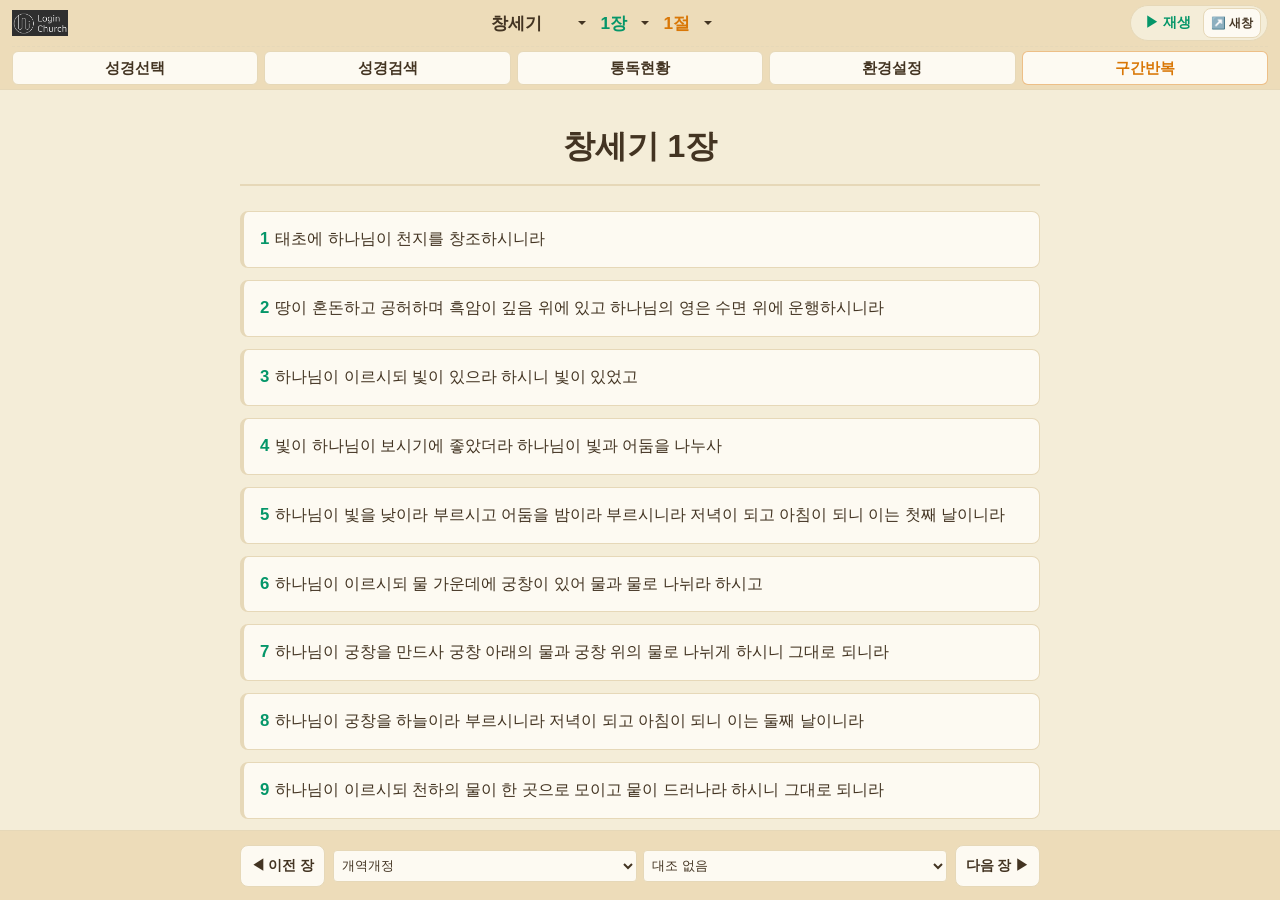
==== commit 8c306741: "feat(bible): add verse selection in header/modal and fix top header clipping" ====
--- a/bible/index.html
+++ b/bible/index.html
@@ -2,9 +2,9 @@
 <html lang="ko">
 <head>
   <meta charset="UTF-8">
-  <meta name="viewport" content="width=device-width, initial-scale=1.0, maximum-scale=1.0, user-scalable=no, viewport-fit=cover">
+  <meta name="viewport" content="width=device-width, initial-scale=1.0, maximum-scale=1.0, user-scalable=no">
   <title>📖 김시웅 권사 성경통독일기장</title>
-  <link rel="stylesheet" href="style.css?v=20261017_range">
+  <link rel="stylesheet" href="style.css?v=20261029_verse">
   <link rel="manifest" href="manifest.json">
   <meta name="apple-mobile-web-app-capable" content="yes">
   <meta name="apple-mobile-web-app-status-bar-style" content="default">
@@ -19,16 +19,19 @@
         <img src="header_logo.png?v=2" alt="로그인처치" class="header-logo-img">
       </div>
       <div class="quick-nav-dropdowns">
-        <select id="quickBookSelect" class="quick-select">
+        <select id="quickBookSelect" class="quick-select" title="성경 권 선택">
           <!-- JS에서 책 목록이 주입됩니다 -->
         </select>
-        <select id="quickChapterSelect" class="quick-select">
+        <select id="quickChapterSelect" class="quick-select" title="장/편 선택">
           <!-- JS에서 장 목록이 주입됩니다 -->
         </select>
-      </div>
-      <div class="header-player" style="display: flex; align-items: center; gap: 6px;">
+        <select id="quickVerseSelect" class="quick-select" title="구절(절) 선택">
+          <!-- JS에서 절 목록이 주입됩니다 -->
+        </select>
+      </div>
+      <div class="header-player" style="display: flex; align-items: center; gap: 4px; flex-shrink: 0;">
         <button id="btnAudioTTSPlay" class="btn-header-player" title="낭독 시작/정지">▶ 재생</button>
-        <a href="index.html" target="_blank" class="btn-header-player" title="새 창으로 성경 열기" style="text-decoration: none; padding: 0 8px; font-size: 0.75rem; background: var(--card-bg); border: 1px solid var(--border-color); color: var(--text-primary); display: inline-flex; align-items: center; justify-content: center; height: 32px; border-radius: var(--border-radius); font-weight: bold; cursor: pointer;">↗️ 새창</a>
+        <a href="index.html" target="_blank" id="btnOpenBibleNewWin" class="btn-header-player" title="새 창으로 성경 열기" style="text-decoration: none; padding: 0 7px; font-size: 0.74rem; background: var(--card-bg); border: 1px solid var(--border-color); color: var(--text-primary); display: inline-flex; align-items: center; justify-content: center; height: 30px; border-radius: var(--border-radius); font-weight: bold; cursor: pointer; white-space: nowrap;">↗️ 새창</a>
       </div>
     </div>
     
@@ -138,6 +141,15 @@
           <h4 id="selectedBookTitle" style="margin: 10px 0;">창세기</h4>
           <div id="chaptersGrid" class="chapters-grid"></div>
         </div>
+        <!-- 절 그리드 (장 선택 시 활성화) -->
+        <div id="versesView" class="chapters-view hidden">
+          <div style="display: flex; align-items: center; justify-content: space-between; gap: 8px; margin-bottom: 10px; flex-wrap: wrap;">
+            <button id="btnBackToChapters" class="btn-back" style="margin-bottom: 0;">◀ 장 목록으로</button>
+            <button id="btnSelectWholeChapter" class="btn-back" style="margin-bottom: 0; background: var(--accent-green); color: #ffffff; border: 1px solid var(--accent-green); font-weight: 800; padding: 8px 14px; border-radius: 8px;">1절부터 전체 보기 ▶</button>
+          </div>
+          <h4 id="selectedChapterTitle" style="margin: 10px 0;">창세기 1장 - 구절(절) 선택</h4>
+          <div id="versesGrid" class="chapters-grid"></div>
+        </div>
       </div>
     </div>
   </div>
@@ -322,10 +334,13 @@
   <!-- 토스트 알림 -->
   <div id="toast" class="toast hidden"></div>
 
+  <!-- iOS 27 무음 모드 스피커 출력 및 화면 잠금 연속 재생용 메인 오디오 엘리먼트 -->
+  <audio id="ttsMainAudio" playsinline webkit-playsinline preload="auto" style="display:none;"></audio>
+
   <!-- 성경 DB 스크립트 로드 (66권 통합 DB) -->
-  <script src="./bible_db_66.js?v=20261019_66full"></script>
+  <script src="./bible_db_66.js?v=20261029_verse"></script>
   
   <!-- 애플리케이션 로직 -->
-  <script src="app.js?v=20261019_66full"></script>
+  <script src="app.js?v=20261029_verse"></script>
 </body>
 </html>
--- a/bible/style.css
+++ b/bible/style.css
@@ -91,7 +91,7 @@
   top: 0;
   left: 0;
   right: 0;
-  height: calc(var(--header-height) + env(safe-area-inset-top));
+  height: calc(var(--header-height) + env(safe-area-inset-top, 0px));
   background-color: var(--header-bg);
   border-bottom: 1px solid var(--border-color);
   display: flex;
@@ -99,7 +99,11 @@
   justify-content: space-between;
   padding: 0 12px;
   z-index: 100;
-  padding-top: env(safe-area-inset-top);
+  padding-top: env(safe-area-inset-top, 0px);
+  backdrop-filter: none !important;
+  -webkit-backdrop-filter: none !important;
+  filter: none !important;
+  -webkit-font-smoothing: antialiased;
 }
 
 .header-row {
@@ -195,12 +199,17 @@
 }
 
 #quickBookSelect {
-  max-width: 110px;
+  max-width: 105px;
 }
 
 #quickChapterSelect {
-  max-width: 80px;
+  max-width: 72px;
   color: var(--accent-green);
+}
+
+#quickVerseSelect {
+  max-width: 70px;
+  color: var(--accent-gold);
 }
 
 .btn-icon {
@@ -228,7 +237,9 @@
   background-color: var(--bg-color);
   border: 1px solid var(--border-color);
   border-radius: 20px;
-  padding: 2px 8px;
+  padding: 2px 6px;
+  flex-shrink: 0;
+  white-space: nowrap;
 }
 
 .btn-header-player {
@@ -236,10 +247,12 @@
   border: none;
   color: var(--accent-green);
   font-size: 0.85rem;
-  font-weight: bold;
+  font-weight: 800;
   cursor: pointer;
   padding: 4px 8px;
   border-radius: 12px;
+  white-space: nowrap;
+  flex-shrink: 0;
 }
 
 .btn-header-player-sub {
@@ -1147,35 +1160,63 @@
     gap: 4px;
   }
 
+  .header-logo-area {
+    margin-right: 2px;
+    flex-shrink: 0;
+  }
+
   .header-logo-img {
-    height: 22px;
+    height: 20px;
+  }
+
+  .quick-nav-dropdowns {
+    gap: 2px;
+    min-width: 0;
+    flex: 1;
   }
   
   #quickBookSelect {
-    max-width: 85px;
-    font-size: 0.92rem;
-    padding: 4px 10px 4px 1px;
+    max-width: 78px;
+    font-size: 0.86rem;
+    padding: 4px 10px 4px 2px;
     background-position: right 1px center;
-    background-size: 7px 5px;
+    background-size: 6px 4px;
+    text-overflow: ellipsis;
   }
   
   #quickChapterSelect {
-    max-width: 58px;
-    font-size: 0.92rem;
-    padding: 4px 10px 4px 1px;
+    max-width: 52px;
+    font-size: 0.86rem;
+    padding: 4px 10px 4px 2px;
     background-position: right 1px center;
-    background-size: 7px 5px;
+    background-size: 6px 4px;
+  }
+
+  #quickVerseSelect {
+    max-width: 52px;
+    font-size: 0.86rem;
+    padding: 4px 10px 4px 2px;
+    background-position: right 1px center;
+    background-size: 6px 4px;
   }
 
   .header-player {
-    gap: 1px;
-    padding: 1px 3px;
+    gap: 2px;
+    padding: 2px 4px;
     border-radius: 12px;
+    flex-shrink: 0;
   }
 
   .btn-header-player {
-    font-size: 0.75rem;
-    padding: 2px 4px;
+    font-size: 0.78rem;
+    padding: 3px 6px;
+    white-space: nowrap;
+  }
+
+  #btnOpenBibleNewWin {
+    padding: 0 5px !important;
+    font-size: 0.68rem !important;
+    height: 26px !important;
   }
 
   .btn-header-player-sub {
@@ -1578,262 +1619,262 @@
 body.tts-active .app-content {
   padding-bottom: calc(env(safe-area-inset-bottom, 0px) + 108px) !important;
 }
-
-/* ==========================================================================
-   📋 구절 꾸욱 눌러 복사
-   ========================================================================== */
-.verse-card {
-  -webkit-touch-callout: none; /* iOS 길게 누르기 기본 메뉴 차단 */
-  -webkit-tap-highlight-color: transparent;
-}
-.verse-card.long-press-armed {
-  transform: scale(0.975);
-  border-color: var(--accent-gold) !important;
-  box-shadow: 0 0 0 3px rgba(217, 119, 6, 0.25), 0 6px 18px rgba(0, 0, 0, 0.12);
-  transition: transform 0.18s ease, box-shadow 0.18s ease;
-}
-.verse-card.verse-copied {
-  animation: verseCopiedFlash 0.9s ease;
-}
-@keyframes verseCopiedFlash {
-  0%   { background-color: rgba(16, 185, 129, 0.28); box-shadow: 0 0 0 3px rgba(16, 185, 129, 0.35); }
-  100% { box-shadow: 0 0 0 0 rgba(16, 185, 129, 0); }
-}
-
-/* 토스트가 재생 박스/구간 배지에 가려지지 않도록 위로 띄움 */
-.toast {
-  z-index: 1200;
-  bottom: calc(var(--bottom-nav-height) + env(safe-area-inset-bottom) + 16px + var(--toast-lift, 0px));
-  max-width: calc(100vw - 32px);
-  overflow: hidden;
-  text-overflow: ellipsis;
-}
-body.tts-active { --toast-lift: 64px; }
-body.range-badge-visible { --toast-lift: 52px; }
-body.tts-active.range-badge-visible { --toast-lift: 112px; }
-
-/* ==========================================================================
-   🎯 구간 반복 듣기
-   ========================================================================== */
-.btn-header-action.btn-range-action {
-  color: var(--accent-gold);
-  border-color: rgba(217, 119, 6, 0.45);
-}
-
-/* 구간에 포함된 구절 표시 */
-.verse-card.in-repeat-range {
-  border-left-color: var(--accent-gold);
-  border-left-width: 6px;
-  background-image: linear-gradient(90deg, rgba(217, 119, 6, 0.08), rgba(217, 119, 6, 0) 70%);
-}
-.verse-card.repeat-range-start::before,
-.verse-card.repeat-range-end::after {
-  position: absolute;
-  left: 10px;
-  font-size: 0.68rem;
-  font-weight: 800;
-  color: var(--accent-gold);
-  background: var(--card-bg);
-  padding: 0 6px;
-  border-radius: 6px;
-  letter-spacing: 0.02em;
-}
-.verse-card.repeat-range-start::before {
-  content: "🎯 구간 시작";
-  top: -9px;
-}
-.verse-card.repeat-range-end::after {
-  content: "구간 끝 🔁";
-  bottom: -9px;
-}
-
-/* 구간 반복 상태 배지 */
-.range-repeat-badge {
-  position: fixed;
-  left: 50%;
-  transform: translateX(-50%);
-  bottom: calc(var(--bottom-nav-height) + env(safe-area-inset-bottom) + 10px);
-  display: flex;
-  align-items: center;
-  gap: 2px;
-  padding: 4px 4px 4px 12px;
-  border-radius: 999px;
-  background: linear-gradient(135deg, #f59e0b, #d97706);
-  color: #fff;
-  box-shadow: 0 6px 18px rgba(217, 119, 6, 0.35);
-  z-index: 950;
-  animation: rangeBadgeIn 0.25s ease;
-  max-width: calc(100vw - 24px);
-}
-.range-repeat-badge.hidden {
-  display: none;
-}
-body.tts-active .range-repeat-badge {
-  bottom: calc(env(safe-area-inset-bottom, 0px) + 56px + 62px);
-}
-@keyframes rangeBadgeIn {
-  from { opacity: 0; transform: translate(-50%, 8px); }
-  to   { opacity: 1; transform: translate(-50%, 0); }
-}
-.range-badge-label {
-  background: none;
-  border: none;
-  color: inherit;
-  font-weight: 800;
-  font-size: 0.85rem;
-  cursor: pointer;
-  white-space: nowrap;
-  overflow: hidden;
-  text-overflow: ellipsis;
-  padding: 4px 4px;
-}
-.range-badge-clear {
-  width: 28px;
-  height: 28px;
-  border-radius: 50%;
-  border: none;
-  background: rgba(255, 255, 255, 0.22);
-  color: #fff;
-  font-size: 0.8rem;
-  font-weight: 800;
-  cursor: pointer;
-  flex-shrink: 0;
-}
-.range-badge-clear:active {
-  background: rgba(255, 255, 255, 0.4);
-}
-
-/* 구간 반복 모달 (재생 박스 위에 표시) */
-#rangeModal {
-  z-index: 1100;
-}
-.range-body {
-  display: flex;
-  flex-direction: column;
-  gap: 14px;
-}
-.range-chapter-label {
-  font-size: 1.05rem;
-  font-weight: 800;
-  color: var(--text-primary);
-  text-align: center;
-}
-.range-selects {
-  display: flex;
-  align-items: flex-end;
-  justify-content: center;
-  gap: 10px;
-}
-.range-select-field {
-  flex: 1;
-  display: flex;
-  flex-direction: column;
-  gap: 6px;
-  font-size: 0.8rem;
-  font-weight: 700;
-  color: var(--text-secondary);
-}
-.range-select-field select {
-  width: 100%;
-  height: 48px;
-  font-size: 1.15rem;
-  font-weight: 800;
-  text-align: center;
-  text-align-last: center;
-  border-radius: 12px;
-  border: 2px solid var(--border-color);
-  background-color: var(--bg-color);
-  color: var(--text-primary);
-  -webkit-appearance: none;
-  appearance: none;
-  cursor: pointer;
-}
-.range-select-field select:focus {
-  outline: none;
-  border-color: var(--accent-gold);
-}
-.range-tilde {
-  font-size: 1.4rem;
-  font-weight: 800;
-  color: var(--accent-gold);
-  padding-bottom: 8px;
-}
-.range-count-label {
-  font-size: 0.8rem;
-  font-weight: 700;
-  color: var(--text-secondary);
-  margin-bottom: -6px;
-}
-.range-count-group {
-  display: grid;
-  grid-template-columns: repeat(4, 1fr);
-  gap: 8px;
-}
-.range-count-btn {
-  height: 40px;
-  border-radius: 10px;
-  border: 1px solid var(--border-color);
-  background: var(--bg-color);
-  color: var(--text-primary);
-  font-weight: 700;
-  font-size: 0.9rem;
-  cursor: pointer;
-  transition: all 0.15s ease;
-}
-.range-count-btn.active {
-  background: var(--accent-gold);
-  border-color: var(--accent-gold);
-  color: #fff;
-  box-shadow: 0 3px 10px rgba(217, 119, 6, 0.3);
-}
-.range-preview {
-  font-size: 0.85rem;
-  color: var(--text-secondary);
-  text-align: center;
-  line-height: 1.5;
-  min-height: 2.6em;
-}
-.range-preview strong {
-  color: var(--accent-gold);
-}
-.range-preview-snippet {
-  display: block;
-  margin-top: 2px;
-  font-size: 0.8rem;
-  opacity: 0.85;
-  word-break: keep-all;
-}
-.range-play-btn {
-  width: 100%;
-  height: 50px;
-  font-size: 1.05rem;
-  border-radius: 12px;
-  box-shadow: 0 4px 14px rgba(16, 185, 129, 0.3);
-}
-.range-sub-actions {
-  display: grid;
-  grid-template-columns: 2fr 1fr;
-  gap: 8px;
-}
-.btn-range-sub {
-  height: 42px;
-  border-radius: 10px;
-  border: 1px solid var(--border-color);
-  background: var(--bg-color);
-  color: var(--text-primary);
-  font-weight: 700;
-  font-size: 0.9rem;
-  cursor: pointer;
-}
-.btn-range-sub:active {
-  background: var(--border-color);
-}
-.btn-range-sub.btn-range-clear {
-  color: #dc2626;
-  border-color: rgba(220, 38, 38, 0.3);
-}
-.range-tip {
-  font-size: 0.78rem;
-  color: var(--text-secondary);
-  text-align: center;
-}
+
+/* ==========================================================================
+   📋 구절 꾸욱 눌러 복사
+   ========================================================================== */
+.verse-card {
+  -webkit-touch-callout: none; /* iOS 길게 누르기 기본 메뉴 차단 */
+  -webkit-tap-highlight-color: transparent;
+}
+.verse-card.long-press-armed {
+  transform: scale(0.975);
+  border-color: var(--accent-gold) !important;
+  box-shadow: 0 0 0 3px rgba(217, 119, 6, 0.25), 0 6px 18px rgba(0, 0, 0, 0.12);
+  transition: transform 0.18s ease, box-shadow 0.18s ease;
+}
+.verse-card.verse-copied {
+  animation: verseCopiedFlash 0.9s ease;
+}
+@keyframes verseCopiedFlash {
+  0%   { background-color: rgba(16, 185, 129, 0.28); box-shadow: 0 0 0 3px rgba(16, 185, 129, 0.35); }
+  100% { box-shadow: 0 0 0 0 rgba(16, 185, 129, 0); }
+}
+
+/* 토스트가 재생 박스/구간 배지에 가려지지 않도록 위로 띄움 */
+.toast {
+  z-index: 1200;
+  bottom: calc(var(--bottom-nav-height) + env(safe-area-inset-bottom) + 16px + var(--toast-lift, 0px));
+  max-width: calc(100vw - 32px);
+  overflow: hidden;
+  text-overflow: ellipsis;
+}
+body.tts-active { --toast-lift: 64px; }
+body.range-badge-visible { --toast-lift: 52px; }
+body.tts-active.range-badge-visible { --toast-lift: 112px; }
+
+/* ==========================================================================
+   🎯 구간 반복 듣기
+   ========================================================================== */
+.btn-header-action.btn-range-action {
+  color: var(--accent-gold);
+  border-color: rgba(217, 119, 6, 0.45);
+}
+
+/* 구간에 포함된 구절 표시 */
+.verse-card.in-repeat-range {
+  border-left-color: var(--accent-gold);
+  border-left-width: 6px;
+  background-image: linear-gradient(90deg, rgba(217, 119, 6, 0.08), rgba(217, 119, 6, 0) 70%);
+}
+.verse-card.repeat-range-start::before,
+.verse-card.repeat-range-end::after {
+  position: absolute;
+  left: 10px;
+  font-size: 0.68rem;
+  font-weight: 800;
+  color: var(--accent-gold);
+  background: var(--card-bg);
+  padding: 0 6px;
+  border-radius: 6px;
+  letter-spacing: 0.02em;
+}
+.verse-card.repeat-range-start::before {
+  content: "🎯 구간 시작";
+  top: -9px;
+}
+.verse-card.repeat-range-end::after {
+  content: "구간 끝 🔁";
+  bottom: -9px;
+}
+
+/* 구간 반복 상태 배지 */
+.range-repeat-badge {
+  position: fixed;
+  left: 50%;
+  transform: translateX(-50%);
+  bottom: calc(var(--bottom-nav-height) + env(safe-area-inset-bottom) + 10px);
+  display: flex;
+  align-items: center;
+  gap: 2px;
+  padding: 4px 4px 4px 12px;
+  border-radius: 999px;
+  background: linear-gradient(135deg, #f59e0b, #d97706);
+  color: #fff;
+  box-shadow: 0 6px 18px rgba(217, 119, 6, 0.35);
+  z-index: 950;
+  animation: rangeBadgeIn 0.25s ease;
+  max-width: calc(100vw - 24px);
+}
+.range-repeat-badge.hidden {
+  display: none;
+}
+body.tts-active .range-repeat-badge {
+  bottom: calc(env(safe-area-inset-bottom, 0px) + 56px + 62px);
+}
+@keyframes rangeBadgeIn {
+  from { opacity: 0; transform: translate(-50%, 8px); }
+  to   { opacity: 1; transform: translate(-50%, 0); }
+}
+.range-badge-label {
+  background: none;
+  border: none;
+  color: inherit;
+  font-weight: 800;
+  font-size: 0.85rem;
+  cursor: pointer;
+  white-space: nowrap;
+  overflow: hidden;
+  text-overflow: ellipsis;
+  padding: 4px 4px;
+}
+.range-badge-clear {
+  width: 28px;
+  height: 28px;
+  border-radius: 50%;
+  border: none;
+  background: rgba(255, 255, 255, 0.22);
+  color: #fff;
+  font-size: 0.8rem;
+  font-weight: 800;
+  cursor: pointer;
+  flex-shrink: 0;
+}
+.range-badge-clear:active {
+  background: rgba(255, 255, 255, 0.4);
+}
+
+/* 구간 반복 모달 (재생 박스 위에 표시) */
+#rangeModal {
+  z-index: 1100;
+}
+.range-body {
+  display: flex;
+  flex-direction: column;
+  gap: 14px;
+}
+.range-chapter-label {
+  font-size: 1.05rem;
+  font-weight: 800;
+  color: var(--text-primary);
+  text-align: center;
+}
+.range-selects {
+  display: flex;
+  align-items: flex-end;
+  justify-content: center;
+  gap: 10px;
+}
+.range-select-field {
+  flex: 1;
+  display: flex;
+  flex-direction: column;
+  gap: 6px;
+  font-size: 0.8rem;
+  font-weight: 700;
+  color: var(--text-secondary);
+}
+.range-select-field select {
+  width: 100%;
+  height: 48px;
+  font-size: 1.15rem;
+  font-weight: 800;
+  text-align: center;
+  text-align-last: center;
+  border-radius: 12px;
+  border: 2px solid var(--border-color);
+  background-color: var(--bg-color);
+  color: var(--text-primary);
+  -webkit-appearance: none;
+  appearance: none;
+  cursor: pointer;
+}
+.range-select-field select:focus {
+  outline: none;
+  border-color: var(--accent-gold);
+}
+.range-tilde {
+  font-size: 1.4rem;
+  font-weight: 800;
+  color: var(--accent-gold);
+  padding-bottom: 8px;
+}
+.range-count-label {
+  font-size: 0.8rem;
+  font-weight: 700;
+  color: var(--text-secondary);
+  margin-bottom: -6px;
+}
+.range-count-group {
+  display: grid;
+  grid-template-columns: repeat(4, 1fr);
+  gap: 8px;
+}
+.range-count-btn {
+  height: 40px;
+  border-radius: 10px;
+  border: 1px solid var(--border-color);
+  background: var(--bg-color);
+  color: var(--text-primary);
+  font-weight: 700;
+  font-size: 0.9rem;
+  cursor: pointer;
+  transition: all 0.15s ease;
+}
+.range-count-btn.active {
+  background: var(--accent-gold);
+  border-color: var(--accent-gold);
+  color: #fff;
+  box-shadow: 0 3px 10px rgba(217, 119, 6, 0.3);
+}
+.range-preview {
+  font-size: 0.85rem;
+  color: var(--text-secondary);
+  text-align: center;
+  line-height: 1.5;
+  min-height: 2.6em;
+}
+.range-preview strong {
+  color: var(--accent-gold);
+}
+.range-preview-snippet {
+  display: block;
+  margin-top: 2px;
+  font-size: 0.8rem;
+  opacity: 0.85;
+  word-break: keep-all;
+}
+.range-play-btn {
+  width: 100%;
+  height: 50px;
+  font-size: 1.05rem;
+  border-radius: 12px;
+  box-shadow: 0 4px 14px rgba(16, 185, 129, 0.3);
+}
+.range-sub-actions {
+  display: grid;
+  grid-template-columns: 2fr 1fr;
+  gap: 8px;
+}
+.btn-range-sub {
+  height: 42px;
+  border-radius: 10px;
+  border: 1px solid var(--border-color);
+  background: var(--bg-color);
+  color: var(--text-primary);
+  font-weight: 700;
+  font-size: 0.9rem;
+  cursor: pointer;
+}
+.btn-range-sub:active {
+  background: var(--border-color);
+}
+.btn-range-sub.btn-range-clear {
+  color: #dc2626;
+  border-color: rgba(220, 38, 38, 0.3);
+}
+.range-tip {
+  font-size: 0.78rem;
+  color: var(--text-secondary);
+  text-align: center;
+}
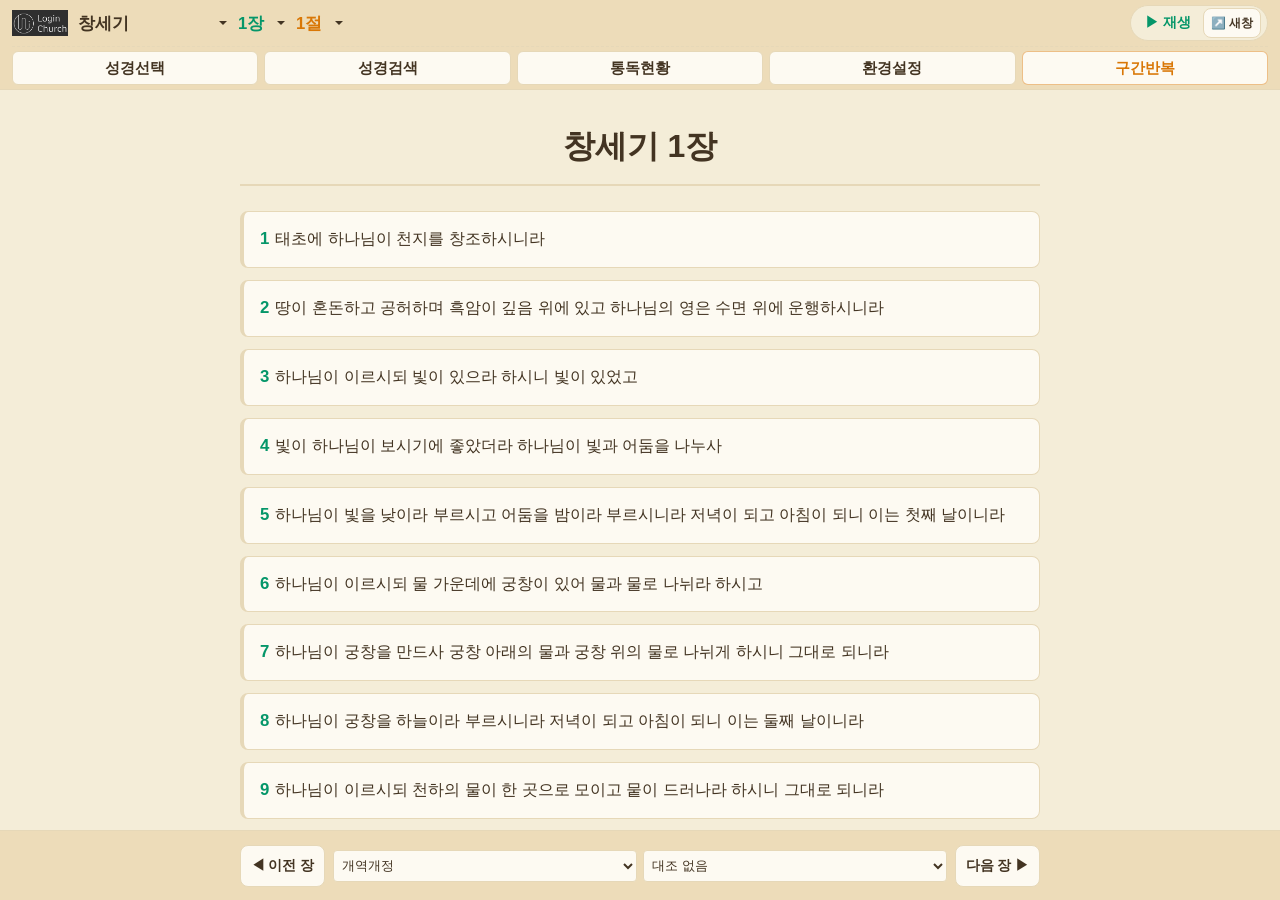
==== commit 52f871c2: "style(bible): widen book/chapter/verse selector toward play button for long book names" ====
--- a/bible/index.html
+++ b/bible/index.html
@@ -4,7 +4,7 @@
   <meta charset="UTF-8">
   <meta name="viewport" content="width=device-width, initial-scale=1.0, maximum-scale=1.0, user-scalable=no">
   <title>📖 김시웅 권사 성경통독일기장</title>
-  <link rel="stylesheet" href="style.css?v=20261029_verse">
+  <link rel="stylesheet" href="style.css?v=20261029_verse2">
   <link rel="manifest" href="manifest.json">
   <meta name="apple-mobile-web-app-capable" content="yes">
   <meta name="apple-mobile-web-app-status-bar-style" content="default">
@@ -338,9 +338,9 @@
   <audio id="ttsMainAudio" playsinline webkit-playsinline preload="auto" style="display:none;"></audio>
 
   <!-- 성경 DB 스크립트 로드 (66권 통합 DB) -->
-  <script src="./bible_db_66.js?v=20261029_verse"></script>
+  <script src="./bible_db_66.js?v=20261029_verse2"></script>
   
   <!-- 애플리케이션 로직 -->
-  <script src="app.js?v=20261029_verse"></script>
+  <script src="app.js?v=20261029_verse2"></script>
 </body>
 </html>
--- a/bible/style.css
+++ b/bible/style.css
@@ -168,11 +168,16 @@
   vertical-align: middle;
 }
 
-/* 퀵 드롭다운 메뉴 스타일 */
+/* 퀵 드롭다운 메뉴 스타일 - 오른쪽 재생 버튼 쪽까지 넓게 사용하여 긴 성경 이름(예레미야애가, 데살로니가전서 등) 잘림 방지 */
 .quick-nav-dropdowns {
   display: flex;
   align-items: center;
+  justify-content: flex-start;
   gap: 4px;
+  flex: 1;
+  min-width: 0;
+  margin-left: 2px;
+  margin-right: 4px;
 }
 
 .quick-select {
@@ -181,17 +186,18 @@
   background-color: transparent;
   border: none;
   color: var(--text-primary);
-  font-size: 1.08rem;
+  font-size: 1.04rem;
   font-weight: 800;
   cursor: pointer;
   outline: none;
-  padding: 4px 16px 4px 6px;
+  padding: 4px 14px 4px 4px;
   background-image: var(--select-arrow);
   background-repeat: no-repeat;
-  background-position: right 4px center;
+  background-position: right 3px center;
   background-size: 8px 6px;
   border-radius: 4px;
   transition: background-color var(--transition-speed);
+  white-space: nowrap;
 }
 
 .quick-select:hover, .quick-select:focus {
@@ -199,17 +205,23 @@
 }
 
 #quickBookSelect {
-  max-width: 105px;
+  width: auto;
+  max-width: 165px;
+  flex-shrink: 0;
 }
 
 #quickChapterSelect {
-  max-width: 72px;
+  width: auto;
+  max-width: 82px;
   color: var(--accent-green);
+  flex-shrink: 0;
 }
 
 #quickVerseSelect {
-  max-width: 70px;
+  width: auto;
+  max-width: 78px;
   color: var(--accent-gold);
+  flex-shrink: 0;
 }
 
 .btn-icon {
@@ -1161,62 +1173,67 @@
   }
 
   .header-logo-area {
-    margin-right: 2px;
+    margin-right: 1px;
     flex-shrink: 0;
   }
 
   .header-logo-img {
-    height: 20px;
+    height: 17px;
   }
 
   .quick-nav-dropdowns {
     gap: 2px;
     min-width: 0;
     flex: 1;
+    justify-content: flex-start;
+    margin-left: 1px;
+    margin-right: 2px;
   }
   
   #quickBookSelect {
-    max-width: 78px;
-    font-size: 0.86rem;
+    width: auto;
+    max-width: 138px;
+    font-size: 0.88rem;
+    padding: 4px 11px 4px 2px;
+    background-position: right 1px center;
+    background-size: 6px 4px;
+  }
+  
+  #quickChapterSelect {
+    width: auto;
+    max-width: 58px;
+    font-size: 0.88rem;
     padding: 4px 10px 4px 2px;
     background-position: right 1px center;
     background-size: 6px 4px;
-    text-overflow: ellipsis;
-  }
-  
-  #quickChapterSelect {
-    max-width: 52px;
-    font-size: 0.86rem;
+  }
+
+  #quickVerseSelect {
+    width: auto;
+    max-width: 56px;
+    font-size: 0.88rem;
     padding: 4px 10px 4px 2px;
     background-position: right 1px center;
     background-size: 6px 4px;
   }
 
-  #quickVerseSelect {
-    max-width: 52px;
-    font-size: 0.86rem;
-    padding: 4px 10px 4px 2px;
-    background-position: right 1px center;
-    background-size: 6px 4px;
-  }
-
   .header-player {
     gap: 2px;
-    padding: 2px 4px;
+    padding: 1px 3px;
     border-radius: 12px;
     flex-shrink: 0;
   }
 
   .btn-header-player {
-    font-size: 0.78rem;
-    padding: 3px 6px;
+    font-size: 0.76rem;
+    padding: 3px 5px;
     white-space: nowrap;
   }
 
   #btnOpenBibleNewWin {
-    padding: 0 5px !important;
-    font-size: 0.68rem !important;
-    height: 26px !important;
+    padding: 0 4px !important;
+    font-size: 0.66rem !important;
+    height: 24px !important;
   }
 
   .btn-header-player-sub {
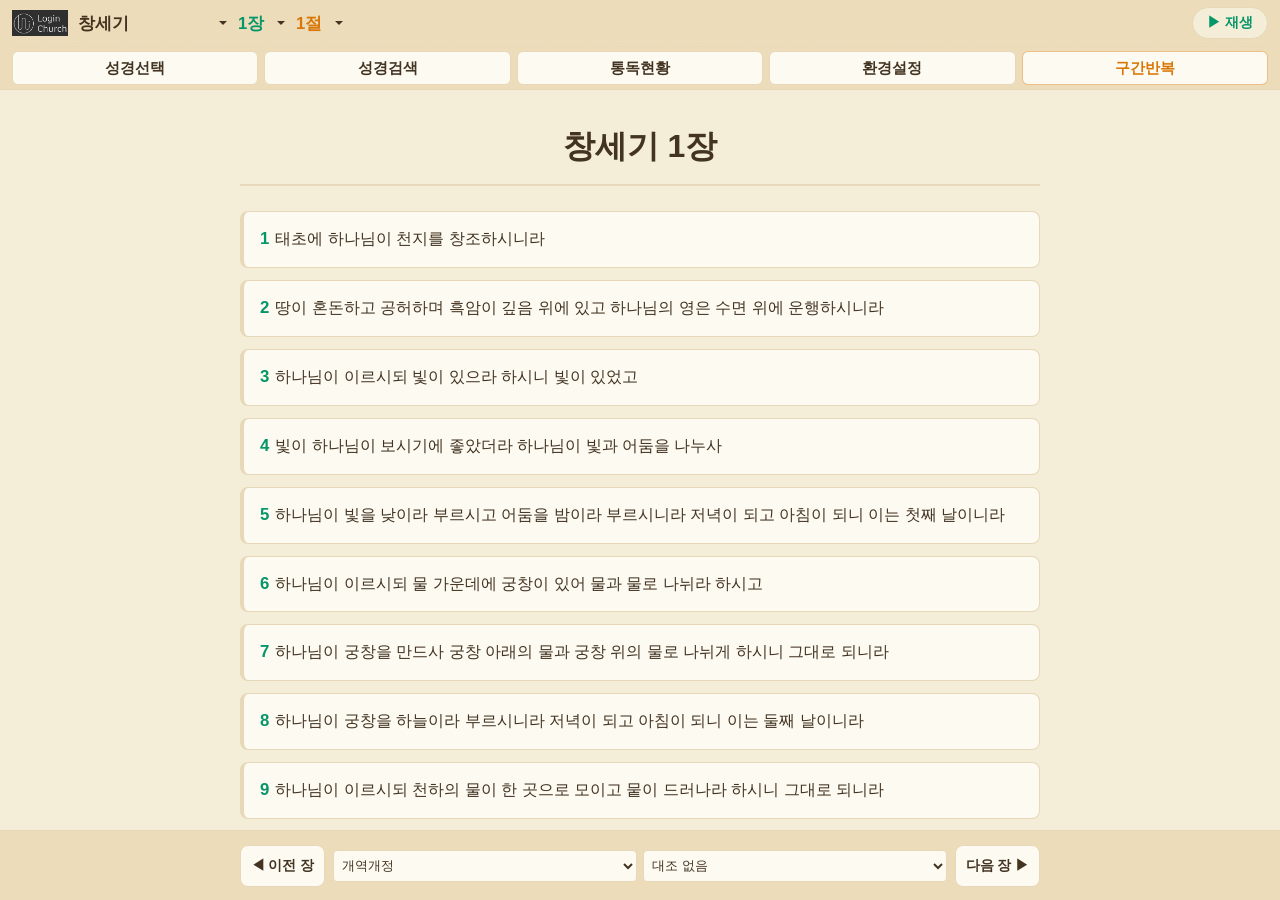
==== commit 2ab26ac5: "feat(bible): 독립형 성경 웹앱 PWA 메타데이터 및 공유 링크 기능 추가" ====
--- a/bible/index.html
+++ b/bible/index.html
@@ -3,10 +3,13 @@
 <head>
   <meta charset="UTF-8">
   <meta name="viewport" content="width=device-width, initial-scale=1.0, maximum-scale=1.0, user-scalable=no">
-  <title>📖 김시웅 권사 성경통독일기장</title>
-  <link rel="stylesheet" href="style.css?v=20261029_verse2">
+  <title>📖 성경 66권 다역본 통독</title>
+  <link rel="stylesheet" href="style.css?v=20261106_2">
   <link rel="manifest" href="manifest.json">
+  <link rel="icon" type="image/png" href="app_logo.png">
+  <link rel="apple-touch-icon" href="app_logo.png">
   <meta name="apple-mobile-web-app-capable" content="yes">
+  <meta name="apple-mobile-web-app-title" content="성경 66권">
   <meta name="apple-mobile-web-app-status-bar-style" content="default">
 </head>
 <body class="theme-sepia">
@@ -248,11 +251,9 @@
         </div>
 
         <div class="setting-item">
-          <label>스마트폰 무선 테스트</label>
-          <p class="setting-desc">동일한 Wi-Fi 환경의 스마트폰으로 아래 주소에 접속하거나 QR코드를 스캔하세요.</p>
-          <div id="mobileTestArea" style="text-align: center; margin-top: 10px; padding: 10px; background: rgba(0,0,0,0.03); border-radius: 6px; font-size: 0.9rem;">
-            <!-- JS에서 동적 주소 및 QR코드가 렌더링됩니다 -->
-          </div>
+          <label>성경 웹앱 공유 및 홈 화면 추가</label>
+          <p class="setting-desc">누구나 링크만 있으면 설치 없이 9개 역본 성경과 오디오 낭독을 이용할 수 있습니다.</p>
+          <button id="btnShareBibleApp" class="btn-action">🔗 성경앱 링크 주소 복사</button>
         </div>
       </div>
     </div>
@@ -338,9 +339,9 @@
   <audio id="ttsMainAudio" playsinline webkit-playsinline preload="auto" style="display:none;"></audio>
 
   <!-- 성경 DB 스크립트 로드 (66권 통합 DB) -->
-  <script src="./bible_db_66.js?v=20261029_verse2"></script>
+  <script src="./bible_db_66.js?v=20261106_1"></script>
   
   <!-- 애플리케이션 로직 -->
-  <script src="app.js?v=20261029_verse2"></script>
+  <script src="app.js?v=20261106_2"></script>
 </body>
 </html>
--- a/bible/style.css
+++ b/bible/style.css
@@ -327,8 +327,10 @@
   left: 0;
   right: 0;
   overflow-y: auto;
+  overflow-x: hidden;
   padding: 16px;
   -webkit-overflow-scrolling: touch;
+  touch-action: pan-y;
 }
 
 /* 상단 대조 바가 켜져 있을 때의 콘텐츠 영역 오프셋 자동조절 */
@@ -1895,3 +1897,19 @@
   color: var(--text-secondary);
   text-align: center;
 }
+
+/* ↔️ 좌우 스와이프 장 이동 전환 효과 */
+@keyframes bibleSwipeFromRight {
+  from { opacity: 0.35; transform: translateX(28px); }
+  to { opacity: 1; transform: translateX(0); }
+}
+@keyframes bibleSwipeFromLeft {
+  from { opacity: 0.35; transform: translateX(-28px); }
+  to { opacity: 1; transform: translateX(0); }
+}
+.bible-viewer.swipe-anim-next {
+  animation: bibleSwipeFromRight 0.2s cubic-bezier(0.22, 1, 0.36, 1);
+}
+.bible-viewer.swipe-anim-prev {
+  animation: bibleSwipeFromLeft 0.2s cubic-bezier(0.22, 1, 0.36, 1);
+}
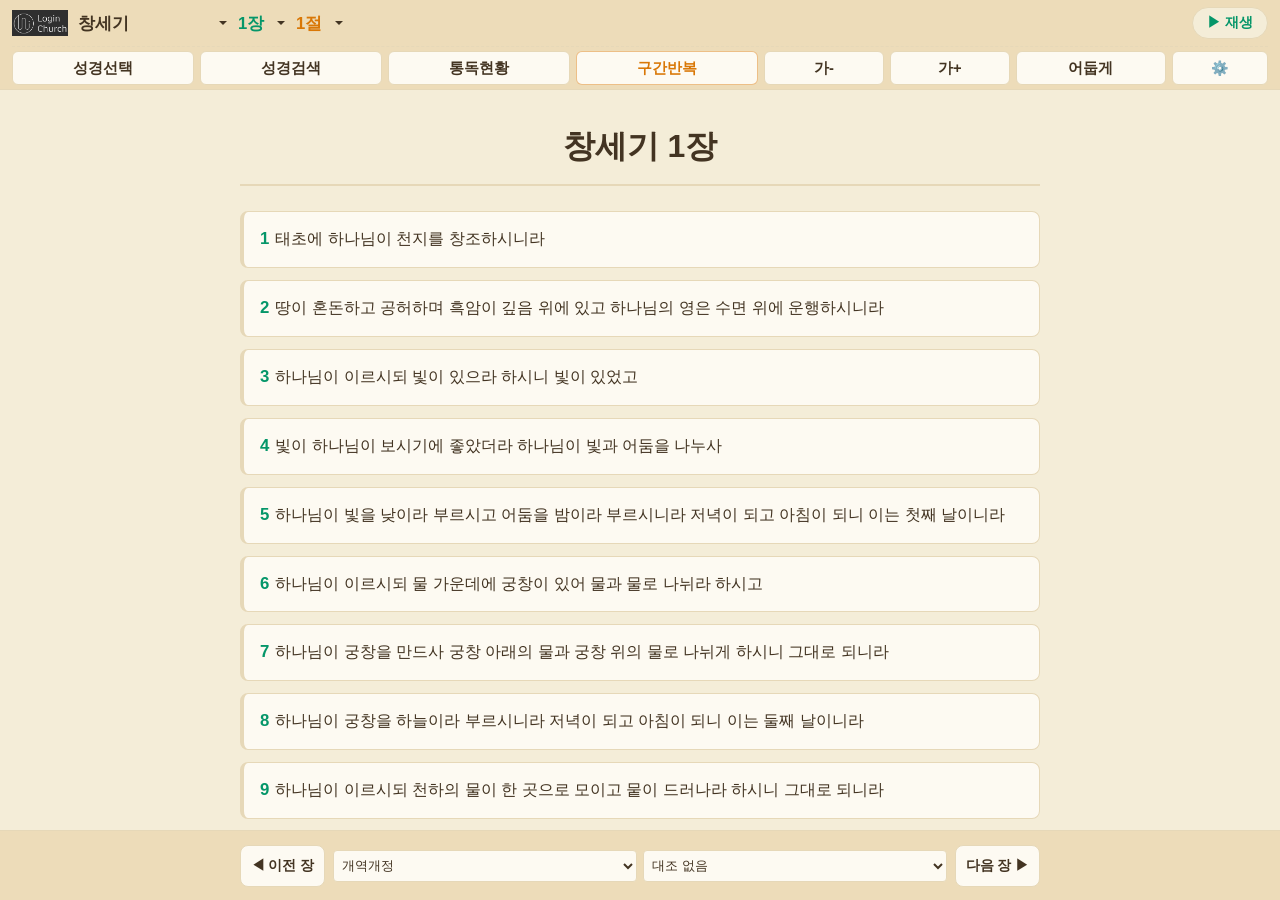
==== commit cd34ab1c: "feat(bible): 상단 바 글자크기(가-/가+) 및 밝게/어둡게 즉시 전환 버튼 추가" ====
--- a/bible/index.html
+++ b/bible/index.html
@@ -4,7 +4,7 @@
   <meta charset="UTF-8">
   <meta name="viewport" content="width=device-width, initial-scale=1.0, maximum-scale=1.0, user-scalable=no">
   <title>📖 성경 66권 다역본 통독</title>
-  <link rel="stylesheet" href="style.css?v=20261106_2">
+  <link rel="stylesheet" href="style.css?v=20261106_3">
   <link rel="manifest" href="manifest.json">
   <link rel="icon" type="image/png" href="app_logo.png">
   <link rel="apple-touch-icon" href="app_logo.png">
@@ -38,13 +38,16 @@
       </div>
     </div>
     
-    <!-- 2행: 성경 보조 도구 버튼 4개 -->
+    <!-- 2행: 성경 보조 도구 및 글자크기·밝게/어둡게 퀵 컨트롤 -->
     <div class="header-row header-row-bottom">
       <button id="btnBookSelectorModal" class="btn-header-action" title="성경 목록 모달">성경선택</button>
       <button id="btnSearch" class="btn-header-action" title="성경 검색">성경검색</button>
       <button id="btnProgress" class="btn-header-action" title="통독 현황표">통독현황</button>
-      <button id="btnSettings" class="btn-header-action" title="설정">환경설정</button>
       <button id="btnRangeRepeat" class="btn-header-action btn-range-action" title="구간 반복 듣기 (예: 12~20절)">구간반복</button>
+      <button id="btnQuickFontDec" class="btn-header-action btn-quick-compact" title="글자 크기 축소">가-</button>
+      <button id="btnQuickFontInc" class="btn-header-action btn-quick-compact" title="글자 크기 확대">가+</button>
+      <button id="btnQuickTheme" class="btn-header-action btn-quick-theme" title="밝게 / 어둡게 전환">어둡게</button>
+      <button id="btnSettings" class="btn-header-action btn-quick-icon" title="환경설정 및 메모 백업">⚙️</button>
     </div>
   </header>
 
@@ -342,6 +345,6 @@
   <script src="./bible_db_66.js?v=20261106_1"></script>
   
   <!-- 애플리케이션 로직 -->
-  <script src="app.js?v=20261106_2"></script>
+  <script src="app.js?v=20261106_3"></script>
 </body>
 </html>
--- a/bible/style.css
+++ b/bible/style.css
@@ -1913,3 +1913,50 @@
 .bible-viewer.swipe-anim-prev {
   animation: bibleSwipeFromLeft 0.2s cubic-bezier(0.22, 1, 0.36, 1);
 }
+
+/* 상단 2행 글자크기(가-/가+) 및 밝게/어둡게 퀵 버튼 */
+.btn-header-action {
+  white-space: nowrap;
+}
+.btn-header-action.btn-quick-compact {
+  flex: 0.62;
+  min-width: 28px;
+  padding: 0 3px;
+  font-weight: 800;
+}
+.btn-header-action.btn-quick-theme {
+  flex: 0.78;
+  min-width: 38px;
+  padding: 0 4px;
+  font-weight: 800;
+}
+.btn-header-action.btn-quick-icon {
+  flex: 0.5;
+  min-width: 26px;
+  padding: 0 2px;
+  font-size: 0.88rem;
+}
+@media (max-width: 480px) {
+  .header-row-bottom {
+    gap: 2px;
+  }
+  .btn-header-action {
+    font-size: 0.76rem;
+    padding: 0 2px;
+  }
+  .btn-header-action.btn-quick-compact {
+    flex: 0.58;
+    min-width: 25px;
+    font-size: 0.74rem;
+  }
+  .btn-header-action.btn-quick-theme {
+    flex: 0.74;
+    min-width: 35px;
+    font-size: 0.74rem;
+  }
+  .btn-header-action.btn-quick-icon {
+    flex: 0.45;
+    min-width: 24px;
+    font-size: 0.8rem;
+  }
+}
